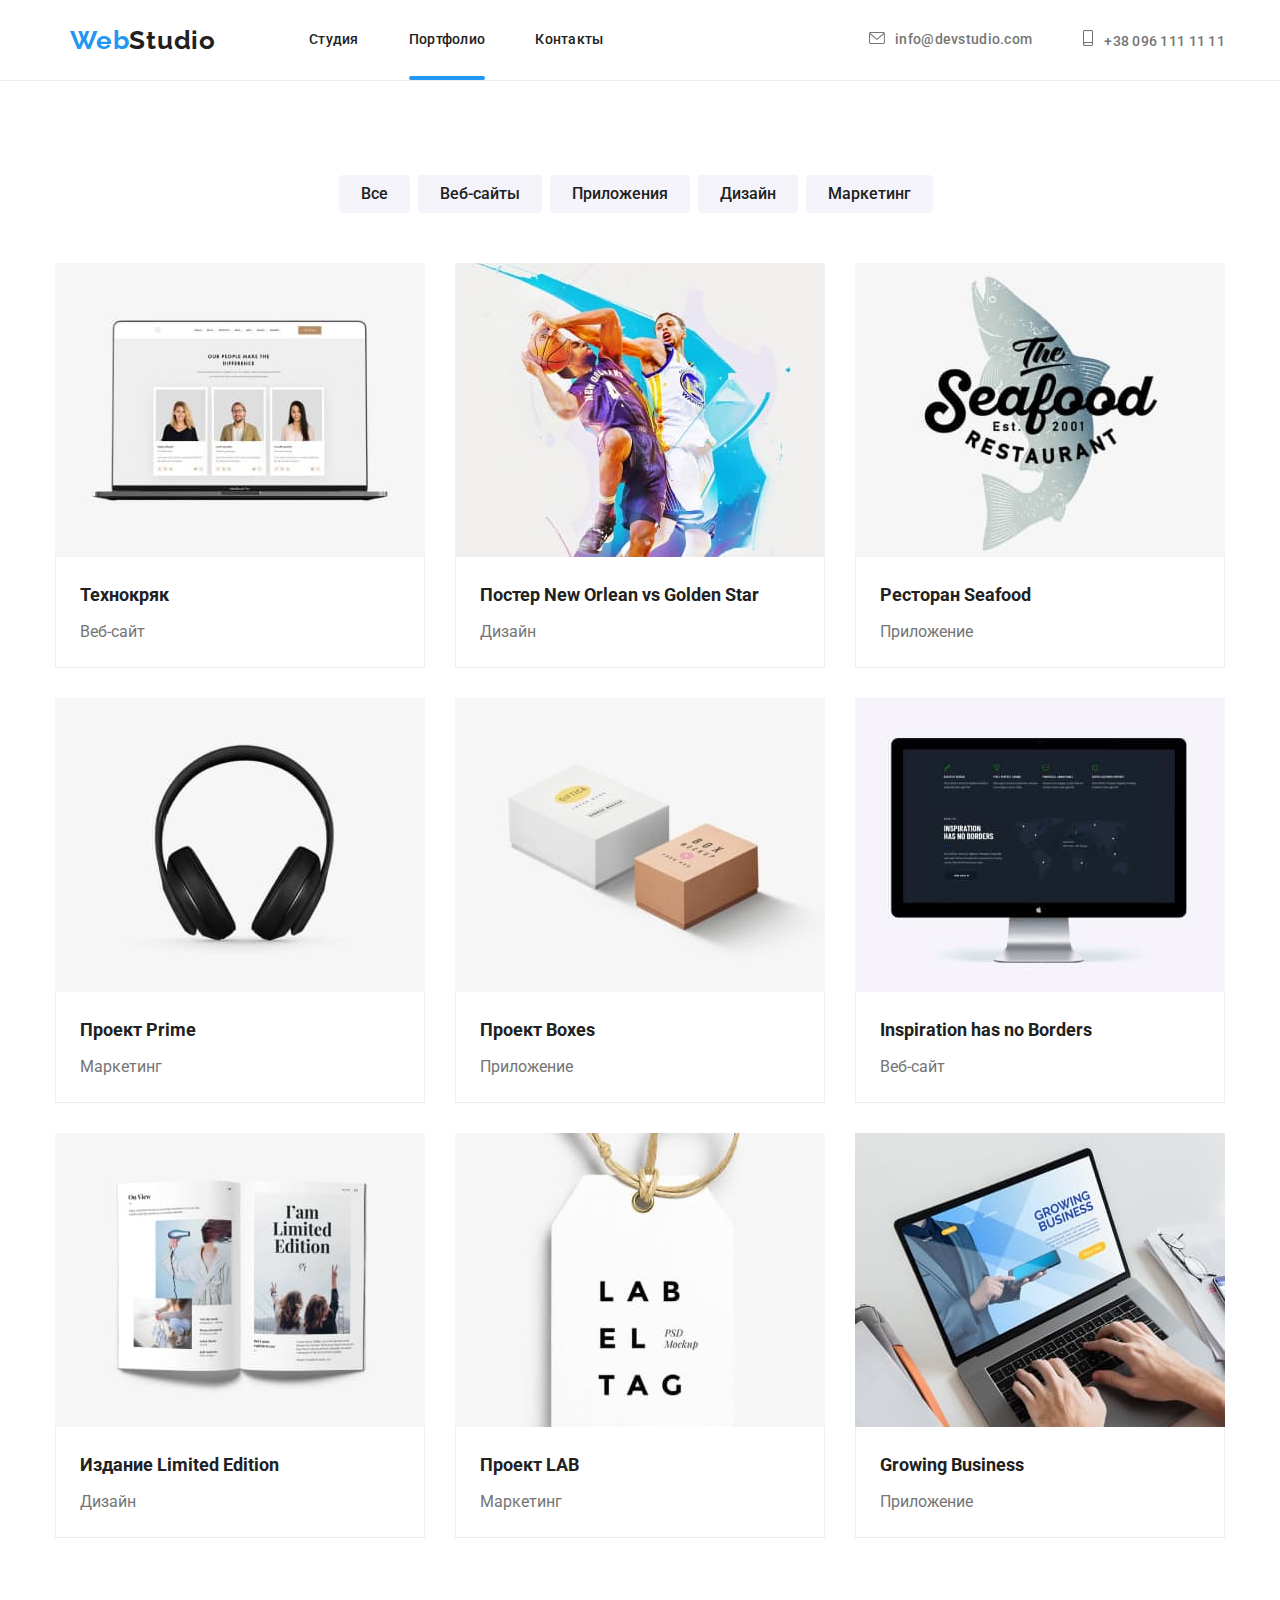
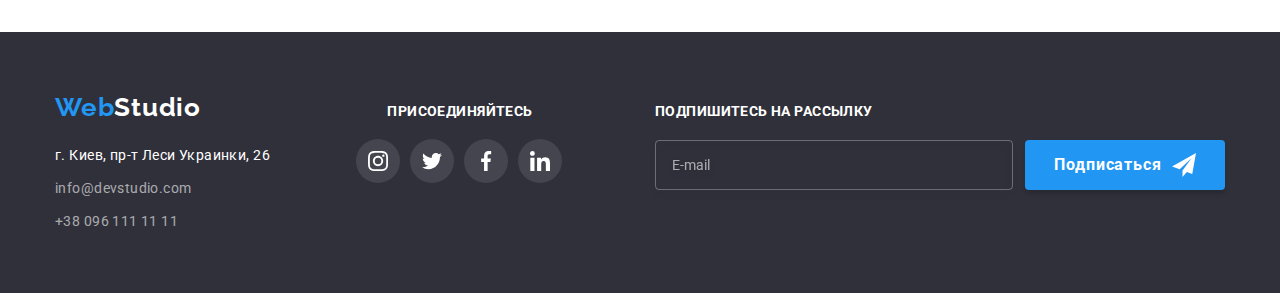
==== portfolio.html @ 7f12e3b1 "///" ====
<!DOCTYPE html>
<html lang="ru">
<head>
     <meta charset="UTF-8">
    <meta http-equiv="X-UA-Compatible" content="IE=edge">
    <meta name="viewport" content="width=device-width, initial-scale=1.0">
    
    <title>Студия</title>
   
    <link rel="preconnect" href="https://fonts.googleapis.com"> 
    <link rel="preconnect" href="https://fonts.gstatic.com" crossorigin> 
    <link href="https://fonts.googleapis.com/css2?family=Raleway:wght@700&family=Roboto:wght@400;500;700;900&display=swap" rel="stylesheet">

    <link rel="stylesheet" href="https://cdnjs.cloudflare.com/ajax/libs/modern-normalize/1.1.0/modern-normalize.min.css">

     <link rel="stylesheet" href="./css/main.min.css">
</head>
<body>
    <!--Шапка-->
    <header class="header">

  
        <div class="container header__box">
 
         <a class="menu__logo" href="./index.html"><span class="menu__logo-inverse">Web</span>Studio</a>
       
         <nav class="menu container">
             <ul class="menu__list">
              <li class="menu__item">
                 <a class="menu__link" href="./index.html">Студия</a>
             </li>
              <li class="menu__item">
                 <a class="menu__link current" href="./portfolio.html">Портфолио</a>
             </li>
              <li class="menu__item">
                 <a class="menu__link" href="#">Контакты</a>
             </li>
          </ul>
 
          <div class="contact">
               <a class="contact__link" href="mailto:info@devstudio.com">
                 <svg class="contact__icon" aria-label="Написать письмо" width="16" height="12">
                    <use href="./images/icons.svg#icon-mail"></use>
                 </svg>info@devstudio.com</a>
               <a class="contact__link" href="tel:+380961111111"> 
                 <svg class="contact__icon" aria-label="Написать письмо" width="12" height="16">
                    <use href="./images/icons.svg#icon-phone"></use>
                 </svg>+38 096 111 11 11</a>
         </div>
           </nav>
 
           <button class="open-mobile-menu-btn" type="button" data-menu-open>
             <svg class="icon-burger">
                 <use href="./images/icons.svg#icon-burger"></use>
             </svg>
           </button>
 
           <div class="mobile-menu" data-menu>
             <div class="container mobile-menu__box">
                 <button class="mobile-menu__close--btn" type="button" data-menu-close>
                  <svg class="mobile-menu__close--icon">
                     <use href="./images/icons.svg#icon-burger-close"></use>
                  </svg>
                 </button>
                
                     <ul class="mobile-menu__pages">
                         <li class="mobile-menu__pages--item">
                             <a class="mobile-menu__pages--link" href="./index.html">Студия</a></li>
                         <li class="mobile-menu__pages--item">
                             <a class="mobile-menu__pages--link" href="./portfolio.html">Портфолио</a></li>
                         <li class="mobile-menu__pages--item">
                             <a class="mobile-menu__pages--link" href="">Контакты</a></li>
                     </ul>
     
                     <ul class="mobile-menu__contacts">
                         <li class="mobile-menu__contacts--item">
                             <a class="mobile-menu__contacts--tel" href="tel:+380961111111">+38 096 111 11 11</a>
                         </li>
                         <li class="mobile-menu__contacts--item">
                             <a class="mobile-menu__contacts--mail" href="mailto:info@devstudio.com">info@devstudio.com</a>
                         </li>
                     </ul>
     
                     <ul class="mobile-menu__social">
                         <li class="mobile-menu__social--item">
                             <a class="mobile-menu__social--link" href="">Instagram</a>
                         </li>
                         <li class="mobile-menu__social--item">
                             <a class="mobile-menu__social--link" href="">Twitter</a>
                         </li>
                         <li class="mobile-menu__social--item">
                             <a class="mobile-menu__social--link" href="">Facebook</a>
                         </li>
                         <li class="mobile-menu__social--item">
                             <a class="mobile-menu__social--link" href="">Linkedin</a>
                         </li>
                     </ul>
                
             </div>
           </div>
     
        </div>
     </header>


    <!--Главный контент-->
    <main>
        <!--Кнопки-->

        <section class="section">
            <div class="filter container">
                <h1 hidden>Портфолио</h1>
            <ul class="filter__list">
                <li class="filter__item">
                    <button class="filter__button" type="button">Все</button>
                </li>
                <li class="filter__item">
                    <button class="filter__button" type="button">Веб-сайты</button>
                </li>
                <li class="filter__item">
                    <button class="filter__button" type="button">Приложения</button>
                </li>
                <li class="filter__item">
                    <button class="filter__button" type="button">Дизайн</button>
                </li>
                <li class="filter__item">
                    <button class="filter__button" type="button">Маркетинг</button>
                </li>
            </ul>
            </div>
       
            <!--Проекты-->
    
            <div class="container examples">
                <h2 hidden>Примеры проектов</h2>
            <ul class="examples__list">
                <li class="examples__item">
                    <div class="overlay__box">
                        <picture>
                            <source srcset="./images/desktop-foto/desktop-tehnokryak-1x.jpg 1x, 
                                        ./images/desktop-foto/desktop-tehnokryak@2x.jpg 2x"
                                        type="image/jpeg"
                                        media="(min-width:1200px)"/>
                        <source srcset="./images/tablet-foto/tablet-tehnokryak-1x.jpg 1x, 
                                        ./images/tablet-foto/tablet-tehnokryak@2x.jpg 2x"
                                        type="image/jpeg"
                                        media="(min-witabletpx)"/>
                        <source srcset="./images/mobile-foto/mobile-tehnokryak-1x.jpg 1x, 
                                        ./images/mobile-foto/mobile-tehnokryak@2x.jpg 2x"
                                        type="image/jpeg"
                                        media="(max-width:767px)"/>
                        <img class="examples__img"src="./images/desktop-foto/desktop-tehnokryak-1x.jpg" alt="Веб-сайт Технокряк" />
                        </picture>
                      <div class="overlay">
                        <p class="overlay__paragraph">Ресурс предлагает комплексные предложения с разным уровнем функционала и сервисов. Все это позволит посетителю получить исчерпывающие сведения о компании или частном лице.</p>
                    </div>
                    </div>
                    <div class="examples__box">
                        <h3 class="examples__title">Технокряк</h3>
                        <p class="examples__form">Веб-сайт</p>
                    </div>
                </li>
                
                <li class="examples__item">
                    <div class="overlay__box">
                        <picture>
                        <source srcset="./images/desktop-foto/desktop-basketball-1x.jpg 1x, 
                                        ./images/desktop-foto/desktop-basketball@2x.jpg 2x"
                                        type="image/jpeg"
                                        media="(min-width:1200px)"/>
                        <source srcset="./images/tablet-foto/tablet-basketball-1x.jpg 1x, 
                                        ./images/tablet-foto/tablet-basketball@2x.jpg 2x"
                                        type="image/jpeg"
                                        media="(min-witabletpx)"/>
                        <source srcset="./images/mobile-foto/mobile-basketball-1x.jpg 1x, 
                                        ./images/mobile-foto/mobile-basketball@2x.jpg 2x"
                                        type="image/jpeg"
                                        media="(max-width:767px)"/>
                        <img class="examples__img" src="./images/desktop-foto/desktop-basketball-1x.jpg" alt="Два игрока разных баскетбольных команд" />
                        </picture>
                        
                    <div class="overlay">
                        <p class="overlay__paragraph">Ресурс предлагает комплексные предложения с разным уровнем функционала и сервисов. Все это позволит посетителю получить исчерпывающие сведения о компании или частном лице.</p>
                    </div>
                     </div>
                    <div class="examples__box">
                        <h3 class="examples__title">Постер New Orlean vs Golden Star</h3>
                        <p class="examples__form">Дизайн</p>
                    </div>
                </li>
                <li class="examples__item">
                   <div class="overlay__box">
                    <picture>
                        <source srcset="./images/desktop-foto/desktop-restaurant-1x.jpg 1x, 
                        ./images/desktop-foto/desktop-restaurant@2x.jpg 2x"
                        type="image/jpeg"
                        media="(min-width:1200px)"/>
                        <source srcset="./images/tablet-foto/tablet-restaurant-1x.jpg 1x, 
                        ./images/tablet-foto/tablet-restaurant@2x.jpg 2x"
                        type="image/jpeg"
                        media="(min-witabletpx)"/>
                        <source srcset="./images/mobile-foto/mobile-restaurant-1x.jpg 1x, 
                        ./images/mobile-foto/mobile-restaurant@2x.jpg 2x"
                        type="image/jpeg"
                        media="(max-width:767px)"/>
                        <img class="examples__img" src="./images/desktop-foto/desktop-restaurant-1x.jpg" alt="Ресторан Морепродукты" />
                    </picture>
                      <div class="overlay">
                        <p class="overlay__paragraph">Ресурс предлагает комплексные предложения с разным уровнем функционала и сервисов. Все это позволит посетителю получить исчерпывающие сведения о компании или частном лице.</p>
                    </div>
                   </div>
                    <div class="examples__box">
                        <h3 class="examples__title">Ресторан Seafood</h3>
                        <p class="examples__form">Приложение</p>
                    </div>
                </li>
                <li class="examples__item">
                   <div class="overlay__box">
                    <picture>
                        <source srcset="./images/desktop-foto/desktop-headphones-1x.jpg 1x, 
                        ./images/desktop-foto/desktop-headphones@2x.jpg 2x"
                        type="image/jpeg"
                        media="(min-width:1200px)"/>
                        <source srcset="./images/tablet-foto/tablet-headphones-1x.jpg 1x, 
                        ./images/tablet-foto/tablet-headphones@2x.jpg 2x"
                        type="image/jpeg"
                        media="(min-witabletpx)"/>
                        <source srcset="./images/mobile-foto/mobile-headphones-1x.jpg 1x, 
                        ./images/mobile-foto/mobile-headphones@2x.jpg 2x"
                        type="image/jpeg"
                        media="(max-width:767px)"/>
                        <img class="examples__img" src="./images/desktop-foto/desktop-headphones-1x.jpg" alt="Наушники"  />
                    </picture>
                      <div class="overlay">
                        <p class="overlay__paragraph">Ресурс предлагает комплексные предложения с разным уровнем функционала и сервисов. Все это позволит посетителю получить исчерпывающие сведения о компании или частном лице.</p>
                    </div>
                   </div>
                    <div class="examples__box">
                        <h3 class="examples__title">Проект Prime</h3>
                        <p class="examples__form">Маркетинг</p>
                    </div>
                </li>
                <li class="examples__item">
                   <div class="overlay__box">
                    <picture>
                        <source srcset="./images/desktop-foto/desktop-boxes-1x.jpg 1x, 
                        ./images/desktop-foto/desktop-boxes@2x.jpg 2x"
                        type="image/jpeg"
                        media="(min-width:1200px)"/>
                        <source srcset="./images/tablet-foto/tablet-boxes-1x.jpg 1x, 
                        ./images/tablet-foto/tablet-boxes@2x.jpg 2x"
                        type="image/jpeg"
                        media="(min-witabletpx)"/>
                        <source srcset="./images/mobile-foto/mobile-boxes-1x.jpg 1x, 
                        ./images/mobile-foto/mobile-boxes@2x.jpg 2x"
                        type="image/jpeg"
                        media="(max-width:767px)"/>
                        <img class="examples__img" src="./images/desktop-foto/desktop-boxes-1x.jpg" alt="Коробки" />
                    </picture>
                      <div class="overlay">
                        <p class="overlay__paragraph">Ресурс предлагает комплексные предложения с разным уровнем функционала и сервисов. Все это позволит посетителю получить исчерпывающие сведения о компании или частном лице.</p>
                    </div>
                   </div>
                    <div class="examples__box">
                        <h3 class="examples__title">Проект Boxes</h3>
                        <p class="examples__form">Приложение</p>
                    </div>
                </li>
                <li class="examples__item">
                    <div class="overlay__box">
                        <picture>
                        <source srcset="./images/desktop-foto/desktop-inspiration-1x.jpg 1x, 
                        ./images/desktop-foto/desktop-inspiration@2x.jpg 2x"
                        type="image/jpeg"
                        media="(min-width:1200px)"/>
                        <source srcset="./images/tablet-foto/tablet-inspiration-1x.jpg 1x, 
                        ./images/tablet-foto/tablet-inspiration@2x.jpg 2x"
                        type="image/jpeg"
                        media="(min-witabletpx)"/>
                        <source srcset="./images/mobile-foto/mobile-inspiration-1x.jpg 1x, 
                        ./images/mobile-foto/mobile-inspiration@2x.jpg 2x"
                        type="image/jpeg"
                        media="(max-width:767px)"/>
                        <img class="examples__img" src="./images/desktop-foto/desktop-inspiration-1x.jpg " alt="Вдохновение не имеет границ" />
                        </picture>
                      <div class="overlay">
                        <p class="overlay__paragraph">Ресурс предлагает комплексные предложения с разным уровнем функционала и сервисов. Все это позволит посетителю получить исчерпывающие сведения о компании или частном лице.</p>
                    </div>
                    </div>
                    <div class="examples__box">
                        <h3 class="examples__title">Inspiration has no Borders</h3>
                        <p class="examples__form">Веб-сайт</p>
                    </div>
                </li>
                <li class="examples__item">
                   <div class="overlay__box">
                    <picture>
                        <source srcset="./images/desktop-foto/desktop-magazine-1x.jpg 1x, 
                        ./images/desktop-foto/desktop-magazine@2x.jpg 2x"
                        type="image/jpeg"
                        media="(min-width:1200px)"/>
                        <source srcset="./images/tablet-foto/tablet-magazine-1x.jpg 1x, 
                        ./images/tablet-foto/tablet-magazine@2x.jpg 2x"
                        type="image/jpeg"
                        media="(min-witabletpx)"/>
                        <source srcset="./images/mobile-foto/mobile-magazine-1x.jpg 1x, 
                        ./images/mobile-foto/mobile-magazine@2x.jpg 2x"
                        type="image/jpeg"
                        media="(max-width:767px)"/>
                        <img class="examples__img" src="./images/desktop-foto/desktop-magazine-1x.jpg" alt="Журнал"  />
                    </picture>
                      <div class="overlay">
                        <p class="overlay__paragraph">Ресурс предлагает комплексные предложения с разным уровнем функционала и сервисов. Все это позволит посетителю получить исчерпывающие сведения о компании или частном лице.</p>
                    </div>
                   </div>
                    <div class="examples__box">
                        <h3 class="examples__title">Издание Limited Edition</h3>
                        <p class="examples__form">Дизайн</p>
                    </div>
                </li>
                <li class="examples__item">
                    <div class="overlay__box">
                        <picture>
                            <source srcset="./images/desktop-foto/desktop-tag-1x.jpg 1x, 
                            ./images/desktop-foto/desktop-tag@2x.jpg 2x"
                            type="image/jpeg"
                            media="(min-width:1200px)"/>
                            <source srcset="./images/tablet-foto/tablet-tag-1x.jpg 1x, 
                            ./images/tablet-foto/tablet-tag@2x.jpg 2x"
                            type="image/jpeg"
                            media="(min-witabletpx)"/>
                            <source srcset="./images/mobile-foto/mobile-tag-1x.jpg 1x, 
                            ./images/mobile-foto/mobile-tag@2x.jpg 2x"
                            type="image/jpeg"
                            media="(max-width:767px)"/>
                            <img class="examples__img" src="./images/desktop-foto/desktop-tag-1x.jpg " alt="Бирка"  />
                        </picture>
                      <div class="overlay">
                        <p class="overlay__paragraph">Ресурс предлагает комплексные предложения с разным уровнем функционала и сервисов. Все это позволит посетителю получить исчерпывающие сведения о компании или частном лице.</p>
                    </div>
                    </div>
                    <div class="examples__box">
                        <h3 class="examples__title">Проект LAB</h3>
                        <p class="examples__form">Маркетинг</p>
                    </div>
                </li>
                <li class="examples__item">
                    <div class="overlay__box">
                        <picture>
                            <source srcset="./images/desktop-foto/desktop-business-app-1x.jpg 1x, 
                            ./images/desktop-foto/desktop-business-app@2x.jpg 2x"
                            type="image/jpeg"
                            media="(min-width:1200px)"/>
                            <source srcset="./images/tablet-foto/tablet-business-app-1x.jpg 1x, 
                            ./images/tablet-foto/tablet-business-app@2x.jpg 2x"
                            type="image/jpeg"
                            media="(min-witabletpx)"/>
                            <source srcset="./images/mobile-foto/mobile-business-app-1x.jpg 1x, 
                            ./images/mobile-foto/mobile-business-app@2x.jpg 2x"
                            type="image/jpeg"
                            media="(max-width:767px)"/>
                            <img class="examples__img" src="./images/desktop-foto/desktop-business-app-1x.jpg" alt="Приложение для бизнеса" />
                        </picture>
                      <div class="overlay">
                        <p class="overlay__paragraph">Ресурс предлагает комплексные предложения с разным уровнем функционала и сервисов. Все это позволит посетителю получить исчерпывающие сведения о компании или частном лице.</p>
                    </div>
                    </div>
                    <div class="examples__box">
                        <h3 class="examples__title">Growing Business</h3>
                        <p class="examples__form">Приложение</p>
                    </div>
                </li>
            </ul>

            </div>
        </section>
       
    </main>
    <!--Подвал-->
    <footer class="footer section">
        <div class="container footer__box" >
           <div class="container adress__box">
             <a class="footer__logo" href="./index.html"><span class="footer__logo--inverse">Web</span>Studio</a>
             <address class="address">г. Киев, пр-т Леси Украинки, 26</address>
             <p class="adress__contact"><a class="adress__contact--link" href="mailto:info@devstudio.com">info@devstudio.com</a></p>
             <p class="adress__contact"><a class="adress__contact--link" href="tel:380961111111">+38 096 111 11 11</a></p>
           </div>
        
           <div class="container footer__social--box">
              <h2 class="footer__social--title">Присоединяйтесь</h2>
              <ul class="footer__social--list">
                 <li class="footer__social--item">
                     <a class="footer__social--link" href="#">
                     <svg class="footer__social--icon" aria-label="Ссылка на ">
                      <use href="./images/icons.svg#icon-inst"></use>
                     </svg></a>
                  </li>
                  <li class="footer__social--item">
                     <a class="footer__social--link" href="#">
                      <svg class="footer__social--icon" aria-label="Ссылка на ">
                     <use href="./images/icons.svg#icon-twit"></use>
                      </svg></a>
                 </li>
                  <li class="footer__social--item">
                      <a class="footer__social--link" href="#">
                     <svg class="footer__social--icon" aria-label="Ссылка на ">
                     <use href="./images/icons.svg#icon-fb"></use>
                     </svg></a>
                  </li>
                 <li class="footer__social--item">
                     <a class="footer__social--link" href="#">
                      <svg class="footer__social--icon" aria-label="Ссылка на ">
                      <use href="./images/icons.svg#icon-in"></use>
                 </svg></a></li>
              </ul>
         </div> 

         <div class=" subscription">
                  
                <form class="subscription__form">
                <label class="subscription__label" for="e-mail">Подпишитесь на рассылку</label>
                <div class="subscription__input--box">
                    <input class="subscription__input" type="email" id="e-mail" name="e-mail" placeholder="E-mail">
                <button class="button subscription__btn" type="submit">Подписаться
                    <svg class="subscription__btn--icon" aria-hidden="true" width="24px" height="24px"> <use href="./images/icons.svg#icon-send"></use></svg>
                </button>
                </div>
                
              </form>
            
         </div>
        </div>
    </footer> 

    <script src="./js/mobile.js"></script>
</body>
</html>
---- css/main.min.css ----
:root{--color-primary: #212121;--color-active: #2196f3;--color-secondary: #757575;--color-text: #fff;--color-icons: #afb1b8;--color-icons-footer: #ffffff;--background-color-section: #f5f4fa;--background-color-click: #188CE8;--background-color-primary: #fff;--background-color-bord: #2f303a;--font-family-primary: "Roboto", sans-serif;--font-family-logo: "Raleway", sans-serif;--bg-icons-color: #F5F4FA;--bg-icons-footer-color: rgba(255, 255, 255, 0.1);--label-color: #757575;--footer-input-color: rgba(255, 255, 255, 0.6)}body{font-family:var(--font-family-primary);color:var(--color-primary);background-color:var(--background-color-primary);font-weight:400;font-size:14px}.filter__list,.examples__list,.menu__list,.benefits__list,.services__list,.team__list,.team__social--list,.footer__social--list,.clients__list{list-style-type:none}img{display:block}.section{margin-left:auto;margin-right:auto;padding-top:60px;padding-bottom:60px}@media screen and (min-width: 1200px){.section{padding-top:94px;padding-bottom:94px}}.container{padding-left:15px;padding-right:15px}@media screen and (min-width: 480px){.container{width:480px;margin-left:auto;margin-right:auto}}@media screen and (min-width: 768px){.container{width:768px}}@media screen and (min-width: 1200px){.container{width:1200px}}.button{width:200px;height:50px;transition:background-color 250ms cubic-bezier(0.4, 0, 0.2, 1);color:var(--color-text);font-family:var(--font-family-primary);font-weight:700;font-size:16px;line-height:1.88;letter-spacing:.06em;cursor:pointer;background-color:var(--color-active);border-radius:4px;border:1px;box-shadow:0px 4px 4px rgba(0,0,0,.15)}.button:hover,.button:focus{background-color:var(--background-color-click)}.header{border-bottom:1px solid #ececec}@media screen and (max-width: 767px){.header__box{display:flex;justify-content:space-between;align-items:center}}@media screen and (min-width: 768px){.header__box{display:flex;justify-content:center;align-items:center}}@media screen and (max-width: 767px){.mobile-menu__social,.mobile-menu__contacts,.mobile-menu__pages{list-style-type:none}.mobile-menu__social--link,.mobile-menu__pages--link,.mobile-menu__contacts--tel,.mobile-menu__contacts--mail{text-decoration:none}.mobile-menu{overflow-y:scroll;overflow-x:hidden;position:fixed;top:0;left:0;z-index:100;width:100%;height:100%;background-color:var(--color-text);opacity:0;visibility:hidden;pointer-events:none;transition:opacity 250ms cubic-bezier(0.4, 0, 0.2, 1),visibility 250ms cubic-bezier(0.4, 0, 0.2, 1)}.mobile-menu.is-open{opacity:1;visibility:visible;pointer-events:auto}.mobile-menu__box{position:relative}.mobile-menu__close--btn{position:absolute;border:0;background-color:rgba(0,0,0,0);line-height:0;top:10px;right:15px;padding:0}.mobile-menu__close--icon{width:40px;height:40px}.mobile-menu__pages{margin:0;padding-left:40px;padding-top:48px}.mobile-menu__pages--item{margin-bottom:32px}.mobile-menu__pages--item:last-child{margin-bottom:302px}.mobile-menu__pages--link{font-size:40px;line-height:1.17;font-weight:500;letter-spacing:.02em;color:var(--color-primary)}.mobile-menu__pages--link:hover,.mobile-menu__pages--link:focus{color:var(--color-active)}.mobile-menu__contacts{margin:0;padding-left:40px}.mobile-menu__contacts--item{margin-bottom:32px}.mobile-menu__contacts--item:last-child{margin-bottom:65px}.mobile-menu__contacts--tel{font-weight:500;font-size:34px;line-height:1.17;letter-spacing:.02em;color:var(--color-active)}.mobile-menu__contacts--mail{font-weight:500;font-size:24px;line-height:1.16;letter-spacing:.02em;color:var(--color-secondary)}.mobile-menu__social{display:flex;align-items:center;padding-bottom:48px;padding-left:40px;margin:0}.mobile-menu__social--item{border-right:1px solid rgba(33,33,33,.2);padding-right:10px;padding-left:10px}.mobile-menu__social--item:first-child{padding-left:0}.mobile-menu__social--item:last-child{border-right:0;padding-right:0}.mobile-menu__social--link{font-weight:500;font-size:18px;line-height:1.22;letter-spacing:.02em;color:var(--color-active)}}@media screen and (min-width: 768px){.mobile-menu{display:none}}.menu__logo{display:block;color:var(--color-primary);font-family:var(--font-family-logo);text-decoration:none;font-weight:700;font-size:24px;letter-spacing:.03em}.menu__logo-inverse{color:var(--color-active)}@media screen and (max-width: 767px){.menu__logo{margin-right:0;padding:15px 15px;padding-right:0}.menu{display:none}.open-mobile-menu-btn{padding:0;border:0;background-color:rgba(0,0,0,0);line-height:0;margin-left:auto}.icon-burger{width:40px;height:40px}}@media screen and (min-width: 768px){.open-mobile-menu-btn{display:none}.menu{display:flex;align-items:center;padding:0}.menu__logo{margin-right:88px;padding-left:15px;line-height:1.16}.menu__list{display:flex;padding:0px;margin:0;margin-right:90px}.menu__item{margin-right:50px}.menu__item:last-child{margin-right:0}}.menu__link{position:relative;transition:color 250ms cubic-bezier(0.4, 0, 0.2, 1);color:var(--color-primary);text-decoration:none;font-weight:500;font-size:12px;line-height:1.14;letter-spacing:.02em;display:block;padding-top:32px;padding-bottom:32px}.menu__link::after{content:" ";position:absolute;bottom:0;left:0;opacity:0;display:block;width:100%;height:4px;border-radius:2px;background-color:var(--color-active)}.menu__link:hover,.menu__link:focus{color:var(--color-active)}.menu__link.current::after{opacity:1}@media screen and (min-width: 1200px){.menu__logo{font-size:26px;line-height:1.94;margin-right:93px}.menu__link{font-size:14px}}@media screen and (min-width: 768px){.contact{display:flex;flex-direction:column}.contact__link{display:block;color:var(--color-secondary);transition:color 250ms cubic-bezier(0.4, 0, 0.2, 1);text-decoration:none;font-weight:500;font-size:12px;line-height:1.16;letter-spacing:.02em;margin-bottom:10px}.contact__link:hover,.contact__link:focus{color:var(--color-active)}.contact__link:last-child{margin:0}.contact__icon{margin-right:8px;fill:currentColor}}@media screen and (min-width: 1200px){.contact{flex-direction:row;align-items:center;margin-left:auto}.contact__link{line-height:1.14;font-size:14px;margin-right:50px;margin-bottom:0}.contact__icon{margin-right:10px}}.hero{margin-left:auto;margin-right:auto;max-width:480px;max-height:400px;background-image:linear-gradient(to right, rgba(47, 48, 58, 0.4), rgba(47, 48, 58, 0.4)),url("../images/mobile-foto/mobile-overlay-foto-1x.jpg");background-repeat:no-repeat;background-size:480px 400px;background-color:var(--background-color-bord);text-align:center;line-height:0;padding-top:118px;padding-bottom:118px}.hero__title{margin-bottom:30px;font-size:26px;line-height:1.61;margin-top:0;text-align:center;color:var(--color-text);font-weight:900;letter-spacing:.06em;text-transform:uppercase}@media screen and (min-device-pixel-ratio: 2)and (max-width: 767px),(-webkit-min-device-pixel-ratio: 2)and (max-width: 767px),(min-resolution: 192dpi)and (max-width: 767px),(min-resolution: 2)and (max-width: 767px){.hero{background-image:url("../images/mobile-foto/mobile-overlay-foto@2x.jpg")}}@media screen and (min-width: 768px){.hero{background-image:url("../images/tablet-foto/tablet-overlay-foto-1x.jpg");background-size:768px 400px;max-width:768px;max-height:400px}}@media screen and (min-device-pixel-ratio: 2)and (min-width: 768px),(-webkit-min-device-pixel-ratio: 2)and (min-width: 768px),(min-resolution: 192dpi)and (min-width: 768px),(min-resolution: 2)and (min-width: 768px){.hero{background-image:url("../images/tablet-foto/tablet-overlay-foto@2x.jpg")}}@media screen and (min-width: 1200px){.hero{background-image:url("../images/desktop-foto/desktop-overlay-foto-1x.jpg");background-size:1600px 600px;max-width:1600px;max-height:600px;padding-top:200px;padding-bottom:200px}.hero__title{font-size:44px;line-height:1.36;margin-bottom:40px}}@media screen and (min-device-pixel-ratio: 2)and (min-width: 1200px),(-webkit-min-device-pixel-ratio: 2)and (min-width: 1200px),(min-resolution: 192dpi)and (min-width: 1200px),(min-resolution: 2)and (min-width: 1200px){.hero{background-image:url("../images/desktop-foto/desktop-overlay-foto@2x.jpg")}}.backdrop{position:fixed;top:0;left:0;width:100%;height:100%;visibility:visible;z-index:1;transition:opacity 250ms cubic-bezier(0.4, 0, 0.2, 1),visibility 250ms cubic-bezier(0.4, 0, 0.2, 1);background-color:rgba(0,0,0,.1)}.backdrop.is-hidden{opacity:0;visibility:hidden;pointer-events:none}.backdrop.is-hidden .modal{transform:translate(-50%, -50%) scale(0.75)}.modal{box-shadow:0px 1px 3px rgba(0,0,0,.12),0px 1px 1px rgba(0,0,0,.14),0px 2px 1px rgba(0,0,0,.2);border-radius:4px;background-color:var(--color-text);max-width:450px;max-height:609px}.modal__inner{padding:40px}.modal__btn{position:absolute;top:8px;right:8px;display:flex;justify-content:center;align-items:center;background-color:var(--background-color-primary);border:1px solid rgba(0,0,0,.1);border-radius:50%;color:var(--color-primary);width:30px;height:30px;cursor:pointer}.modal__btn:hover,.modal__btn:focus{color:var(--color-active)}.modal__icon{fill:currentColor;width:18px;height:18px}@media screen and (max-width: 767px){.modal{position:relative}.modal-container{padding:93px 15px}}@media screen and (min-width: 768px){.modal{position:relative}.modal-container{padding:208px 159px}}@media screen and (min-width: 1200px){.modal{position:absolute;top:50%;left:50%;transform:translate(-50%, -50%) scale(1);transition:transform 250ms cubic-bezier(0.4, 0, 0.2, 1);min-width:528px;min-height:581px}}.form__title{margin:0;margin-bottom:12px;font-weight:700;font-size:20px;line-height:1.15;text-align:center;letter-spacing:.03em}.form__field--label{display:block;margin-bottom:4px;color:var(--label-color);text-align:start;font-weight:400;font-size:12px;line-height:1.16;letter-spacing:.01em;cursor:pointer}.form__field--input{width:100%;height:40px;cursor:pointer;transition:border 250ms cubic-bezier(0.4, 0, 0.2, 1);padding:12px 42px;border:1px solid rgba(33,33,33,.2);border-radius:4px}.form__field--input:hover,.form__field--input:focus{border-color:#2196f3}.form__field--input:hover+.form__icon,.form__field--input:focus+.form__icon{color:var(--color-active)}.form__comment{padding:12px 16px;height:120px;resize:none;border:1px solid rgba(33,33,33,.2);border-radius:4px;font-weight:400;font-size:12px;line-height:1.16;letter-spacing:.01em}.terms-condition{position:relative;display:flex;justify-content:center;align-items:center;cursor:pointer;margin-top:20px;margin-bottom:30px;font-size:12px;line-height:1.16;letter-spacing:.03em}.terms-condition__text{margin-left:18px}@media screen and (min-width: 1200px){.terms-condition{font-size:14px;line-height:1.71}.terms-condition__text{margin-left:8px}}.terms-condition__link{color:var(--color-active)}.form__field--box{position:relative;margin-bottom:10px;transition:color 250ms cubic-bezier(0.4, 0, 0.2, 1);color:var(--color-primary)}.form__field--box:hover,.form__field--box:focus,.form__field--box:active{color:var(--color-active)}.form__icon{position:absolute;fill:currentColor;left:12px;top:50%;transform:translateY(-50%);width:18px;height:18px}.subscription{display:flex;justify-content:center;width:100%}.subscription__form{width:100%}.subscription__label{display:block;margin-right:auto;margin-left:auto;margin-bottom:20px;color:var(--color-text);font-weight:700;font-size:14px;line-height:1.14;letter-spacing:.03em;text-transform:uppercase;text-align:center}.subscription__input{filter:drop-shadow(0px 4px 4px rgba(0, 0, 0, 0.15));background-color:rgba(0,0,0,0);border-radius:4px;border:1px solid rgba(255,255,255,.3);padding:15px 16px;margin-bottom:20px;width:100%;height:50px;color:var(--footer-input-color)}.subscription__input::-moz-placeholder{color:var(--footer-input-color)}.subscription__input:-ms-input-placeholder{color:var(--footer-input-color)}.subscription__input::placeholder{color:var(--footer-input-color)}.subscription__input--box{max-width:100%;margin:0 auto}.subscription__btn{display:flex;justify-content:center;align-items:center;margin-left:auto;margin-right:auto}.subscription__btn:hover,.subscription__btn:focus{background-color:var(--background-color-click)}.subscription__btn--icon{margin-left:10px}@media screen and (min-width: 768px){.subscription__input{display:flex;align-items:center;width:450px;margin-left:auto;margin-right:auto}}@media screen and (min-width: 1200px){.subscription{display:block;width:auto;margin-left:auto}.subscription__input{margin-right:12px;width:358px}.subscription__label{text-align:start}.subscription__input--box{display:flex;justify-content:center;align-items:baseline}}.checkbox{position:absolute;width:1px;height:1px;margin:-8px;border:0;padding:0;clip:rect(0 0 0 0);overflow:hidden}.checkbox:checked~.checkbox__icon{opacity:0}.checkbox:checked~.checkbox__icon--active{opacity:1}.checkbox__icon{position:absolute;left:0;top:50%;transform:translateY(-50%);width:16px;height:15px;opacity:1;transition:opacity 250ms cubic-bezier(0.4, 0, 0.2, 1)}.checkbox__icon--active{position:absolute;left:0;top:50%;transform:translateY(-50%);fill:var(--color-active);width:16px;height:15px;opacity:0;transition:opacity 250ms cubic-bezier(0.4, 0, 0.2, 1)}.benefits__box{background-color:var(--bg-icons-color);display:flex;justify-content:center;align-items:center;max-width:450px;height:120px;padding:0;margin-bottom:30px;text-align:center;border-radius:4px}.benefits__icon{width:70px;height:70px;display:block}.benefits__list{padding:0;margin:0}.benefits__item{margin-bottom:30px}.benefits__title{margin-top:0;margin-bottom:10px;color:var(--color-primary);font-size:14px;font-weight:700;line-height:1.14;text-transform:uppercase;text-align:center;letter-spacing:.03em}.benefits__paragraph{margin:0;color:var(--color-secondary);letter-spacing:.03em;line-height:1.715}@media screen and (min-width: 768px)and (max-width: 1199px){.benefits__box{max-width:354px}.benefits__list{display:flex;flex-wrap:wrap}.benefits__item{width:354px;margin-right:30px}.benefits__item:nth-child(2n+2){margin-right:0}.benefits__item:nth-last-child(-n+2){margin-bottom:0}.benefits__title{text-align:start}}@media screen and (min-width: 1200px){.benefits__box{max-width:270px}.benefits__list{display:flex;flex-wrap:nowrap}.benefits__item{width:270px;margin-right:30px}.benefits__item:last-child{margin-right:0}.benefits__title{text-align:start;line-height:1.172}}@media screen and (max-width: 1199px){.services{display:none}}.services{text-align:center;padding-top:0}.services__title{margin:0;margin-bottom:50px;font-weight:700;font-size:36px;line-height:1.172;letter-spacing:.03em}.services__list{display:flex;margin:0;padding:0}.services__item{position:relative;margin-right:30px}.services__item:last-child{margin:0}.services__img{display:block}.services__description{position:absolute;left:0;bottom:0;display:flex;justify-content:center;align-items:center;width:100%;height:70px;margin:0;background-color:rgba(47,48,58,.8)}.services__description--text{margin:0;font-weight:700;font-size:14px;line-height:1.142;text-align:center;text-transform:uppercase;color:var(--color-text)}.team{text-align:center;background-color:var(--background-color-section)}.team__foto{width:100%;height:auto}.team__list{padding:0;margin:0}.team__item{background-color:var(--background-color-primary);box-shadow:0px 1px 3px rgba(0,0,0,.12),0px 1px 1px rgba(0,0,0,.14),0px 2px 1px rgba(0,0,0,.2);border-radius:0px 0px 4px 4px;margin-bottom:30px}.team__item:last-child{margin-bottom:0}.team__title{margin:0;margin-bottom:50px;font-weight:700;font-size:36px}.team__box{padding-top:30px;padding-bottom:16px}.team__name{margin:0;margin-bottom:10px;color:var(--color-primary);font-weight:500;font-size:16px;line-height:1.18;letter-spacing:.03em}.team__job{margin:0;color:var(--color-secondary);font-size:16px;line-height:1.172;letter-spacing:.03em}@media screen and (min-width: 768px){.team__list{display:flex;flex-wrap:wrap}.team__item{width:354px;margin-bottom:30px;margin-right:30px}.team__item:nth-child(2n+2){margin-right:0}.team__item:nth-last-child(-n+2){margin-bottom:0}.team__foto{width:354px;height:374px}}@media screen and (min-width: 1200px){.team__list{flex-wrap:nowrap}.team__item{width:270px;margin-bottom:0;margin-right:0;margin-left:30px}.team__item:first-child{margin-left:0}.team__foto{width:270px;height:260px}}.team__social--list{display:flex;justify-content:center;align-items:center;padding:0;padding-bottom:30px;padding-left:32px;padding-right:32px}.team__social--item{margin-right:10px}.team__social--item:last-child{margin-right:0}.team__social--link{display:flex;justify-content:center;align-items:center;border:none;transition:color 250ms cubic-bezier(0.4, 0, 0.2, 1),background-color 250ms cubic-bezier(0.4, 0, 0.2, 1);width:44px;height:44px;border-radius:50%;color:var(--color-icons);text-decoration:none}.team__social--link:hover,.team__social--link:focus{background-color:var(--color-active);color:var(--color-text)}.team__social--icon{fill:currentColor;width:20px;height:20px}.clients__title{text-align:center;margin:0;margin-bottom:50px;font-weight:700;letter-spacing:.03em;font-size:28px;line-height:1.17}.clients__list{display:flex;flex-wrap:wrap;width:100%;padding:0;margin:0}.clients__item{height:92px}.clients__link{display:flex;justify-content:center;align-items:center;transition:color 250ms cubic-bezier(0.4, 0, 0.2, 1),border 250ms cubic-bezier(0.4, 0, 0.2, 1);color:var(--color-icons);width:100%;height:100%;border:1px solid #afb1b8;border-radius:4px}.clients__link:hover,.clients__link:focus{border:1px solid var(--color-active);color:var(--color-active)}.clients__icon{fill:currentColor}@media screen and (max-width: 767px){.clients__item{width:calc((100% - 30px)/2);margin-right:30px;margin-bottom:30px}.clients__item:nth-child(2n+2){margin-right:0}.clients__item:nth-last-child(-n+2){margin-bottom:0}}@media screen and (min-width: 768px)and (max-width: 1199px){.clients__item{width:calc((100% - 60px)/3);margin-right:30px;margin-bottom:30px}.clients__item:nth-child(3n+3){margin-right:0}.clients__item:nth-last-child(-n+3){margin-bottom:0}}@media screen and (min-width: 1200px){.clients__title{font-size:36px}.clients__list{justify-content:center;text-align:center}.clients__item{width:170px;margin-bottom:0;margin-right:30px}.clients__item:last-child{margin-right:0}}.filter__list{display:flex;justify-content:center;align-items:flex-start;padding:0;margin:0}.filter__button{height:38px;margin-right:8px;padding-left:22px;padding-right:22px;font-family:var(--font-family-primary);color:var(--color-primary);font-weight:500;font-size:16px;line-height:1.625;background-color:var(--background-color-section);cursor:pointer;border-radius:4px;border:1px;transition:color 250ms cubic-bezier(0.4, 0, 0.2, 1),background-color 250ms cubic-bezier(0.4, 0, 0.2, 1),box-shadow 250ms cubic-bezier(0.4, 0, 0.2, 1)}.filter__button:hover,.filter__button:focus{color:var(--color-text);background-color:var(--color-active);box-shadow:0px 4px 4px rgba(0,0,0,.25)}.filter{margin-bottom:50px}@media screen and (max-width: 767px){.filter{margin-bottom:40px}.filter__list{flex-wrap:wrap;justify-content:flex-start}.filter__item{margin-bottom:15px}.filter__item:nth-last-child(-n+2){margin-bottom:0}}.examples__list{margin:0;padding:0}.examples__item{transition:box-shadow 250ms cubic-bezier(0.4, 0, 0.2, 1)}.examples__item:hover{box-shadow:0px 4px 4px rgba(0,0,0,.25)}.examples__box{padding:20px 24px;border:1px solid #eee;border-top:none}.examples__title{margin-top:0;margin-bottom:4px;color:var(--color-primary);font-weight:700;font-size:18px;line-height:2}.examples__form{margin:0;color:var(--color-secondary);font-weight:400;font-size:16px;line-height:1.87}@media screen and (max-width: 767px){.examples__img{max-width:100%}.examples__item{margin-bottom:30px}.examples__item:last-child{margin-bottom:0px}}@media screen and (min-width: 768px)and (max-width: 1199px){.examples__list{display:flex;flex-wrap:wrap}.examples__item{width:354px;height:404px;margin-bottom:30px;margin-right:30px}.examples__item:last-child{margin-bottom:0}.examples__item:nth-last-child(2n+2){margin-right:0}.examples__img{width:354px;height:294px}}@media screen and (min-width: 1200px){.examples__list{display:flex;flex-wrap:wrap}.examples__item{width:370px;margin-right:30px;margin-bottom:30px}.examples__item:nth-child(3n){margin-right:0}.examples__item:nth-last-child(-n+3){margin-bottom:0}.examples__img{width:370px;height:294px}}.overlay{position:absolute;top:0;transform:translateY(150%);transition:transform 250ms cubic-bezier(0.4, 0, 0.2, 1);width:100%;height:100%;display:flex;justify-content:center;align-items:center;background-color:rgba(33,150,243,.9)}.overlay__paragraph{margin:0;padding:63px 24px;color:var(--color-text);font-size:18px;line-height:1.55;letter-spacing:.03em}.overlay__box{position:relative;overflow:hidden;width:100%}.examples__item:hover .overlay{transform:translateY(0)}@media screen and (min-width: 768px){.overlay{height:294px}}.footer{padding-top:60px;padding-bottom:60px;background-color:var(--background-color-bord);line-height:1.72}.footer__logo{color:var(--color-text);font-family:var(--font-family-logo);text-decoration:none;font-weight:700;font-size:26px;line-height:1.192;letter-spacing:.03em;text-align:center}.footer__logo--inverse{color:var(--color-active)}@media screen and (max-width: 767px){.footer__box{display:flex;flex-direction:column;align-items:center}}@media screen and (min-width: 768px)and (max-width: 1199px){.footer__box{display:flex;flex-wrap:wrap}}@media screen and (min-width: 1200px){.footer__logo{text-align:start}.footer__box{display:flex;justify-content:center;align-items:baseline}}.footer__social--box{width:208px;margin:0;padding:0;margin-bottom:60px}.footer__social--title{margin:0;margin-bottom:20px;color:var(--color-text);text-transform:uppercase;font-weight:700;font-size:14px;line-height:1.142;letter-spacing:.03em;text-align:center}.footer__social--list{display:flex;padding:0;margin:0}.footer__social--item{margin-right:10px}.footer__social--item:last-child{margin-right:0}.footer__social--link{display:flex;justify-content:center;align-items:center;width:44px;height:44px;border-radius:50%;transition:background-color 250ms cubic-bezier(0.4, 0, 0.2, 1);color:var(--color-icons-footer);text-decoration:none;background-color:var(--bg-icons-footer-color)}.footer__social--link:hover,.footer__social--link:focus{background-color:var(--color-active)}.footer__social--icon{fill:currentColor;width:20px;height:20px}@media screen and (min-width: 768px){.footer__social--box{margin:0 auto;padding-top:5px}}@media screen and (min-width: 1200px){.footer__social--box{margin:0;margin-left:70px}}.adress__box{width:231px;margin:0;padding:0;text-align:center;margin-bottom:60px}.address{margin-top:20px;color:var(--color-text);font-style:normal;letter-spacing:.03em}.adress__contact{margin-bottom:0;margin-top:9px}.adress__contact--link{transition:color 250ms cubic-bezier(0.4, 0, 0.2, 1);color:var(--color-secondary);text-decoration:none;color:rgba(255,255,255,.6);letter-spacing:.03em}.adress__contact--link:hover,.adress__contact--link:focus{color:var(--color-active)}@media screen and (min-width: 768px){.adress__box{margin-top:0;margin-right:auto;margin-left:auto;margin-bottom:60px}}@media screen and (min-width: 1200px){.adress__box{margin:0;text-align:start}}/*# sourceMappingURL=main.min.css.map */
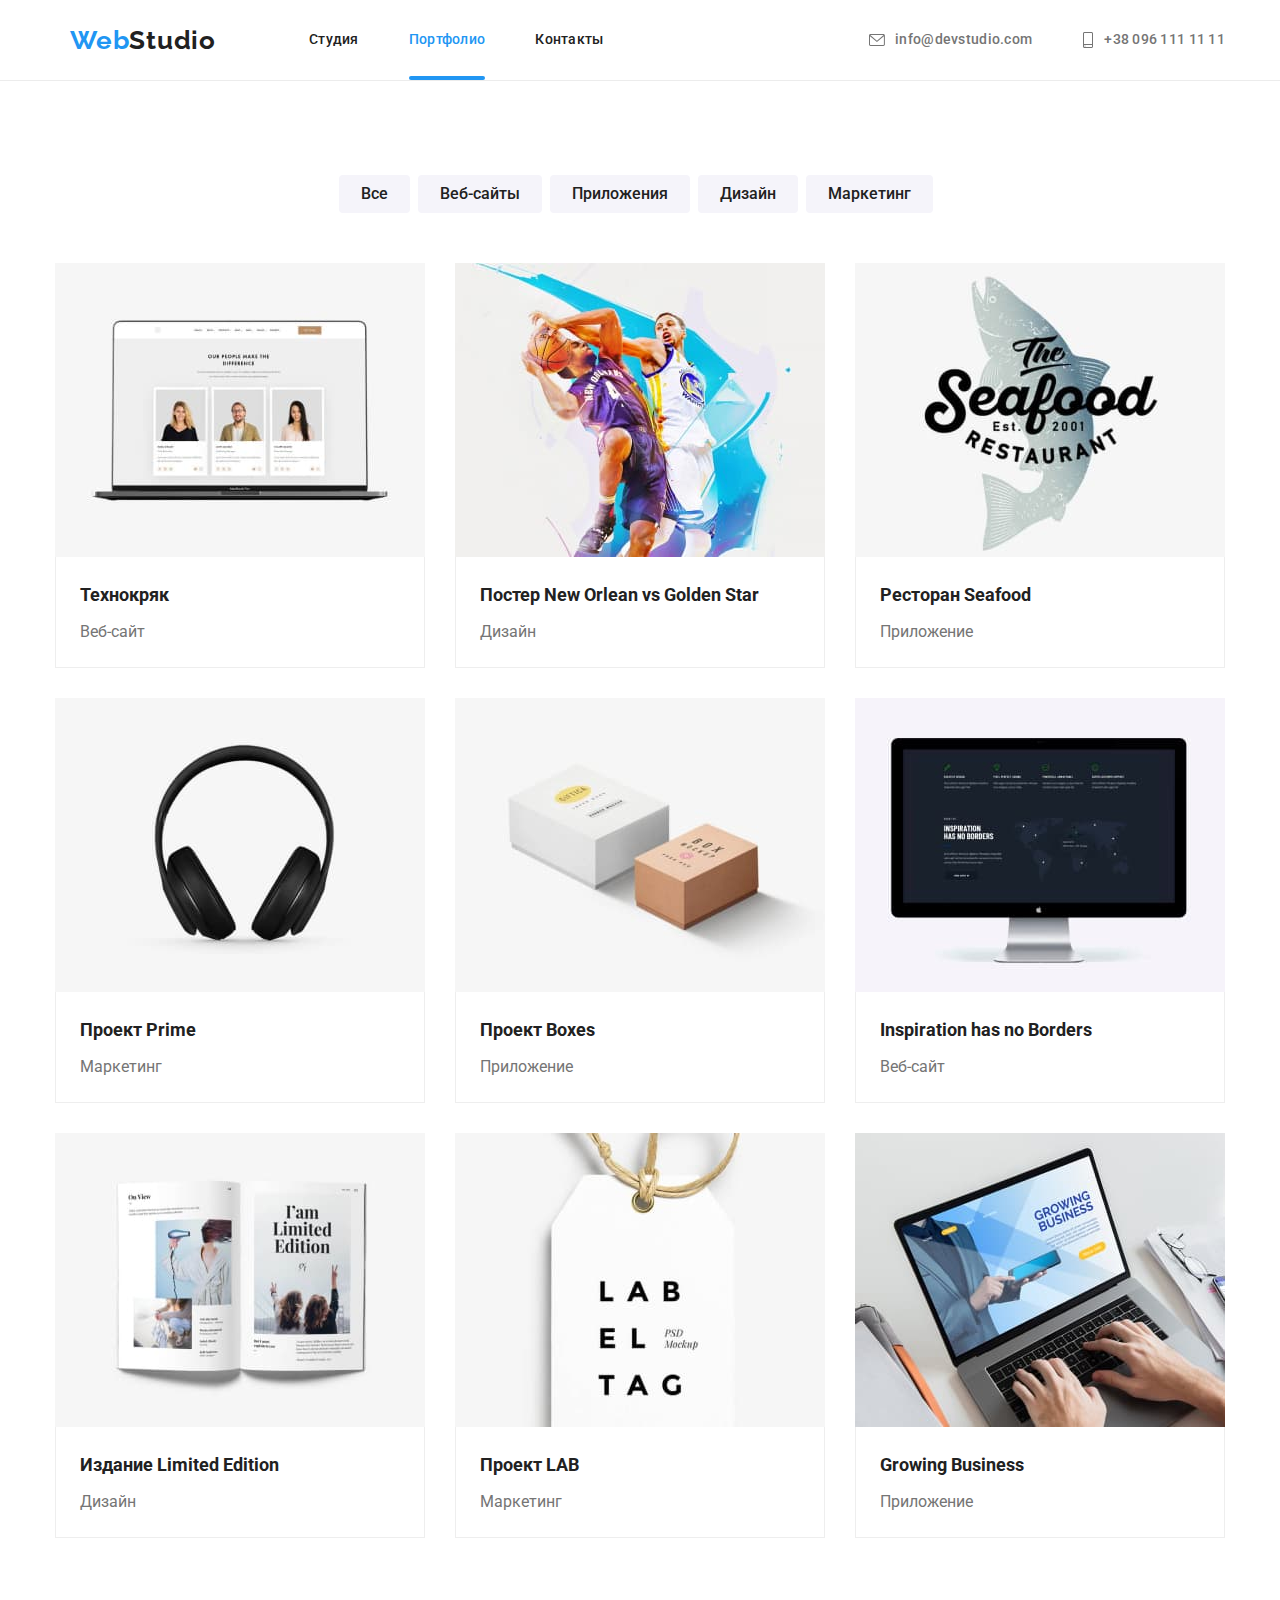
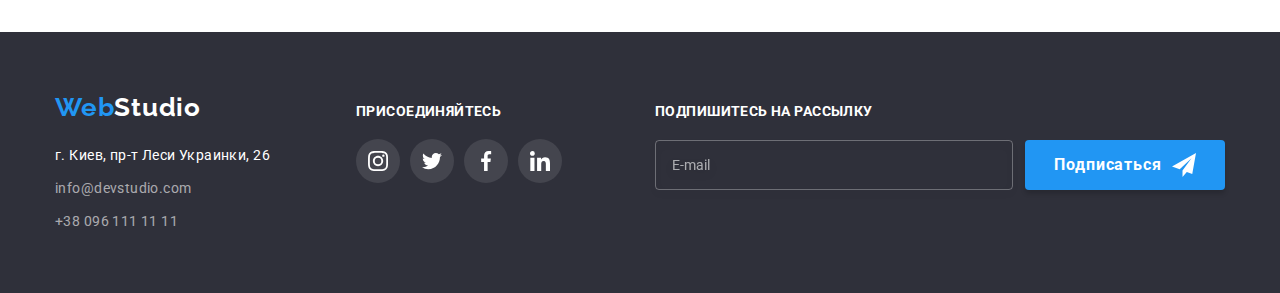
==== commit e0eaa936: "error correction" ====
--- a/portfolio.html
+++ b/portfolio.html
@@ -67,7 +67,7 @@
                          <li class="mobile-menu__pages--item">
                              <a class="mobile-menu__pages--link" href="./index.html">Студия</a></li>
                          <li class="mobile-menu__pages--item">
-                             <a class="mobile-menu__pages--link" href="./portfolio.html">Портфолио</a></li>
+                             <a class="mobile-menu__pages--link current" href="./portfolio.html">Портфолио</a></li>
                          <li class="mobile-menu__pages--item">
                              <a class="mobile-menu__pages--link" href="">Контакты</a></li>
                      </ul>
@@ -108,7 +108,7 @@
         <!--Кнопки-->
 
         <section class="section">
-            <div class="filter container">
+            <div class="container">
                 <h1 hidden>Портфолио</h1>
             <ul class="filter__list">
                 <li class="filter__item">
@@ -127,12 +127,9 @@
                     <button class="filter__button" type="button">Маркетинг</button>
                 </li>
             </ul>
-            </div>
+            
        
             <!--Проекты-->
-    
-            <div class="container examples">
-                <h2 hidden>Примеры проектов</h2>
             <ul class="examples__list">
                 <li class="examples__item">
                     <div class="overlay__box">
@@ -144,19 +141,19 @@
                         <source srcset="./images/tablet-foto/tablet-tehnokryak-1x.jpg 1x, 
                                         ./images/tablet-foto/tablet-tehnokryak@2x.jpg 2x"
                                         type="image/jpeg"
-                                        media="(min-witabletpx)"/>
+                                        media="(min-width:768px)"/>
                         <source srcset="./images/mobile-foto/mobile-tehnokryak-1x.jpg 1x, 
                                         ./images/mobile-foto/mobile-tehnokryak@2x.jpg 2x"
                                         type="image/jpeg"
                                         media="(max-width:767px)"/>
                         <img class="examples__img"src="./images/desktop-foto/desktop-tehnokryak-1x.jpg" alt="Веб-сайт Технокряк" />
                         </picture>
-                      <div class="overlay">
-                        <p class="overlay__paragraph">Ресурс предлагает комплексные предложения с разным уровнем функционала и сервисов. Все это позволит посетителю получить исчерпывающие сведения о компании или частном лице.</p>
-                    </div>
-                    </div>
-                    <div class="examples__box">
-                        <h3 class="examples__title">Технокряк</h3>
+                      <a href="#" class="overlay">
+                        Ресурс предлагает комплексные предложения с разным уровнем функционала и сервисов. Все это позволит посетителю получить исчерпывающие сведения о компании или частном лице.
+                      </a>
+                    </div>
+                    <div class="examples__box">
+                        <h2 class="examples__title">Технокряк</h2>
                         <p class="examples__form">Веб-сайт</p>
                     </div>
                 </li>
@@ -171,7 +168,7 @@
                         <source srcset="./images/tablet-foto/tablet-basketball-1x.jpg 1x, 
                                         ./images/tablet-foto/tablet-basketball@2x.jpg 2x"
                                         type="image/jpeg"
-                                        media="(min-witabletpx)"/>
+                                        media="(min-width:768px)"/>
                         <source srcset="./images/mobile-foto/mobile-basketball-1x.jpg 1x, 
                                         ./images/mobile-foto/mobile-basketball@2x.jpg 2x"
                                         type="image/jpeg"
@@ -179,12 +176,12 @@
                         <img class="examples__img" src="./images/desktop-foto/desktop-basketball-1x.jpg" alt="Два игрока разных баскетбольных команд" />
                         </picture>
                         
-                    <div class="overlay">
-                        <p class="overlay__paragraph">Ресурс предлагает комплексные предложения с разным уровнем функционала и сервисов. Все это позволит посетителю получить исчерпывающие сведения о компании или частном лице.</p>
-                    </div>
+                    <a href="#" class="overlay">
+                        Ресурс предлагает комплексные предложения с разным уровнем функционала и сервисов. Все это позволит посетителю получить исчерпывающие сведения о компании или частном лице.
+                    </a>
                      </div>
                     <div class="examples__box">
-                        <h3 class="examples__title">Постер New Orlean vs Golden Star</h3>
+                        <h2 class="examples__title">Постер New Orlean vs Golden Star</h2>
                         <p class="examples__form">Дизайн</p>
                     </div>
                 </li>
@@ -198,19 +195,19 @@
                         <source srcset="./images/tablet-foto/tablet-restaurant-1x.jpg 1x, 
                         ./images/tablet-foto/tablet-restaurant@2x.jpg 2x"
                         type="image/jpeg"
-                        media="(min-witabletpx)"/>
+                        media="(min-width:768px)"/>
                         <source srcset="./images/mobile-foto/mobile-restaurant-1x.jpg 1x, 
                         ./images/mobile-foto/mobile-restaurant@2x.jpg 2x"
                         type="image/jpeg"
                         media="(max-width:767px)"/>
                         <img class="examples__img" src="./images/desktop-foto/desktop-restaurant-1x.jpg" alt="Ресторан Морепродукты" />
                     </picture>
-                      <div class="overlay">
-                        <p class="overlay__paragraph">Ресурс предлагает комплексные предложения с разным уровнем функционала и сервисов. Все это позволит посетителю получить исчерпывающие сведения о компании или частном лице.</p>
-                    </div>
+                      <a href="#" class="overlay">
+                        Ресурс предлагает комплексные предложения с разным уровнем функционала и сервисов. Все это позволит посетителю получить исчерпывающие сведения о компании или частном лице.
+                      </a>
                    </div>
                     <div class="examples__box">
-                        <h3 class="examples__title">Ресторан Seafood</h3>
+                        <h2 class="examples__title">Ресторан Seafood</h2>
                         <p class="examples__form">Приложение</p>
                     </div>
                 </li>
@@ -224,19 +221,19 @@
                         <source srcset="./images/tablet-foto/tablet-headphones-1x.jpg 1x, 
                         ./images/tablet-foto/tablet-headphones@2x.jpg 2x"
                         type="image/jpeg"
-                        media="(min-witabletpx)"/>
+                        media="(min-width:768px)"/>
                         <source srcset="./images/mobile-foto/mobile-headphones-1x.jpg 1x, 
                         ./images/mobile-foto/mobile-headphones@2x.jpg 2x"
                         type="image/jpeg"
                         media="(max-width:767px)"/>
                         <img class="examples__img" src="./images/desktop-foto/desktop-headphones-1x.jpg" alt="Наушники"  />
                     </picture>
-                      <div class="overlay">
-                        <p class="overlay__paragraph">Ресурс предлагает комплексные предложения с разным уровнем функционала и сервисов. Все это позволит посетителю получить исчерпывающие сведения о компании или частном лице.</p>
-                    </div>
+                      <a href="#" class="overlay">
+                        Ресурс предлагает комплексные предложения с разным уровнем функционала и сервисов. Все это позволит посетителю получить исчерпывающие сведения о компании или частном лице.
+                      </a>
                    </div>
                     <div class="examples__box">
-                        <h3 class="examples__title">Проект Prime</h3>
+                        <h2 class="examples__title">Проект Prime</h2>
                         <p class="examples__form">Маркетинг</p>
                     </div>
                 </li>
@@ -250,19 +247,19 @@
                         <source srcset="./images/tablet-foto/tablet-boxes-1x.jpg 1x, 
                         ./images/tablet-foto/tablet-boxes@2x.jpg 2x"
                         type="image/jpeg"
-                        media="(min-witabletpx)"/>
+                        media="(min-width:768px)"/>
                         <source srcset="./images/mobile-foto/mobile-boxes-1x.jpg 1x, 
                         ./images/mobile-foto/mobile-boxes@2x.jpg 2x"
                         type="image/jpeg"
                         media="(max-width:767px)"/>
                         <img class="examples__img" src="./images/desktop-foto/desktop-boxes-1x.jpg" alt="Коробки" />
                     </picture>
-                      <div class="overlay">
-                        <p class="overlay__paragraph">Ресурс предлагает комплексные предложения с разным уровнем функционала и сервисов. Все это позволит посетителю получить исчерпывающие сведения о компании или частном лице.</p>
-                    </div>
+                      <a href="#" class="overlay">
+                        Ресурс предлагает комплексные предложения с разным уровнем функционала и сервисов. Все это позволит посетителю получить исчерпывающие сведения о компании или частном лице.
+                      </a>
                    </div>
                     <div class="examples__box">
-                        <h3 class="examples__title">Проект Boxes</h3>
+                        <h2 class="examples__title">Проект Boxes</h2>
                         <p class="examples__form">Приложение</p>
                     </div>
                 </li>
@@ -276,19 +273,19 @@
                         <source srcset="./images/tablet-foto/tablet-inspiration-1x.jpg 1x, 
                         ./images/tablet-foto/tablet-inspiration@2x.jpg 2x"
                         type="image/jpeg"
-                        media="(min-witabletpx)"/>
+                        media="(min-width:768px)"/>
                         <source srcset="./images/mobile-foto/mobile-inspiration-1x.jpg 1x, 
                         ./images/mobile-foto/mobile-inspiration@2x.jpg 2x"
                         type="image/jpeg"
                         media="(max-width:767px)"/>
                         <img class="examples__img" src="./images/desktop-foto/desktop-inspiration-1x.jpg " alt="Вдохновение не имеет границ" />
                         </picture>
-                      <div class="overlay">
-                        <p class="overlay__paragraph">Ресурс предлагает комплексные предложения с разным уровнем функционала и сервисов. Все это позволит посетителю получить исчерпывающие сведения о компании или частном лице.</p>
-                    </div>
-                    </div>
-                    <div class="examples__box">
-                        <h3 class="examples__title">Inspiration has no Borders</h3>
+                      <a href="#" class="overlay">
+                        Ресурс предлагает комплексные предложения с разным уровнем функционала и сервисов. Все это позволит посетителю получить исчерпывающие сведения о компании или частном лице.
+                      </a>
+                    </div>
+                    <div class="examples__box">
+                        <h2 class="examples__title">Inspiration has no Borders</h2>
                         <p class="examples__form">Веб-сайт</p>
                     </div>
                 </li>
@@ -302,19 +299,19 @@
                         <source srcset="./images/tablet-foto/tablet-magazine-1x.jpg 1x, 
                         ./images/tablet-foto/tablet-magazine@2x.jpg 2x"
                         type="image/jpeg"
-                        media="(min-witabletpx)"/>
+                        media="(min-width:768px)"/>
                         <source srcset="./images/mobile-foto/mobile-magazine-1x.jpg 1x, 
                         ./images/mobile-foto/mobile-magazine@2x.jpg 2x"
                         type="image/jpeg"
                         media="(max-width:767px)"/>
                         <img class="examples__img" src="./images/desktop-foto/desktop-magazine-1x.jpg" alt="Журнал"  />
                     </picture>
-                      <div class="overlay">
-                        <p class="overlay__paragraph">Ресурс предлагает комплексные предложения с разным уровнем функционала и сервисов. Все это позволит посетителю получить исчерпывающие сведения о компании или частном лице.</p>
-                    </div>
+                      <a href="#" class="overlay">
+                        Ресурс предлагает комплексные предложения с разным уровнем функционала и сервисов. Все это позволит посетителю получить исчерпывающие сведения о компании или частном лице.
+                      </a>
                    </div>
                     <div class="examples__box">
-                        <h3 class="examples__title">Издание Limited Edition</h3>
+                        <h2 class="examples__title">Издание Limited Edition</h2>
                         <p class="examples__form">Дизайн</p>
                     </div>
                 </li>
@@ -328,19 +325,19 @@
                             <source srcset="./images/tablet-foto/tablet-tag-1x.jpg 1x, 
                             ./images/tablet-foto/tablet-tag@2x.jpg 2x"
                             type="image/jpeg"
-                            media="(min-witabletpx)"/>
+                            media="(min-width:768px)"/>
                             <source srcset="./images/mobile-foto/mobile-tag-1x.jpg 1x, 
                             ./images/mobile-foto/mobile-tag@2x.jpg 2x"
                             type="image/jpeg"
                             media="(max-width:767px)"/>
                             <img class="examples__img" src="./images/desktop-foto/desktop-tag-1x.jpg " alt="Бирка"  />
                         </picture>
-                      <div class="overlay">
-                        <p class="overlay__paragraph">Ресурс предлагает комплексные предложения с разным уровнем функционала и сервисов. Все это позволит посетителю получить исчерпывающие сведения о компании или частном лице.</p>
-                    </div>
-                    </div>
-                    <div class="examples__box">
-                        <h3 class="examples__title">Проект LAB</h3>
+                      <a href="#" class="overlay">
+                        Ресурс предлагает комплексные предложения с разным уровнем функционала и сервисов. Все это позволит посетителю получить исчерпывающие сведения о компании или частном лице.
+                      </a>
+                    </div>
+                    <div class="examples__box">
+                        <h2 class="examples__title">Проект LAB</h2>
                         <p class="examples__form">Маркетинг</p>
                     </div>
                 </li>
@@ -354,19 +351,19 @@
                             <source srcset="./images/tablet-foto/tablet-business-app-1x.jpg 1x, 
                             ./images/tablet-foto/tablet-business-app@2x.jpg 2x"
                             type="image/jpeg"
-                            media="(min-witabletpx)"/>
+                            media="(min-width:768px)"/>
                             <source srcset="./images/mobile-foto/mobile-business-app-1x.jpg 1x, 
                             ./images/mobile-foto/mobile-business-app@2x.jpg 2x"
                             type="image/jpeg"
                             media="(max-width:767px)"/>
                             <img class="examples__img" src="./images/desktop-foto/desktop-business-app-1x.jpg" alt="Приложение для бизнеса" />
                         </picture>
-                      <div class="overlay">
-                        <p class="overlay__paragraph">Ресурс предлагает комплексные предложения с разным уровнем функционала и сервисов. Все это позволит посетителю получить исчерпывающие сведения о компании или частном лице.</p>
-                    </div>
-                    </div>
-                    <div class="examples__box">
-                        <h3 class="examples__title">Growing Business</h3>
+                      <a href="#" class="overlay">
+                        Ресурс предлагает комплексные предложения с разным уровнем функционала и сервисов. Все это позволит посетителю получить исчерпывающие сведения о компании или частном лице.
+                      </a>
+                    </div>
+                    <div class="examples__box">
+                        <h2 class="examples__title">Growing Business</h2>
                         <p class="examples__form">Приложение</p>
                     </div>
                 </li>
--- a/css/main.min.css
+++ b/css/main.min.css
@@ -1 +1 @@
-:root{--color-primary: #212121;--color-active: #2196f3;--color-secondary: #757575;--color-text: #fff;--color-icons: #afb1b8;--color-icons-footer: #ffffff;--background-color-section: #f5f4fa;--background-color-click: #188CE8;--background-color-primary: #fff;--background-color-bord: #2f303a;--font-family-primary: "Roboto", sans-serif;--font-family-logo: "Raleway", sans-serif;--bg-icons-color: #F5F4FA;--bg-icons-footer-color: rgba(255, 255, 255, 0.1);--label-color: #757575;--footer-input-color: rgba(255, 255, 255, 0.6)}body{font-family:var(--font-family-primary);color:var(--color-primary);background-color:var(--background-color-primary);font-weight:400;font-size:14px}.filter__list,.examples__list,.menu__list,.benefits__list,.services__list,.team__list,.team__social--list,.footer__social--list,.clients__list{list-style-type:none}img{display:block}.section{margin-left:auto;margin-right:auto;padding-top:60px;padding-bottom:60px}@media screen and (min-width: 1200px){.section{padding-top:94px;padding-bottom:94px}}.container{padding-left:15px;padding-right:15px}@media screen and (min-width: 480px){.container{width:480px;margin-left:auto;margin-right:auto}}@media screen and (min-width: 768px){.container{width:768px}}@media screen and (min-width: 1200px){.container{width:1200px}}.button{width:200px;height:50px;transition:background-color 250ms cubic-bezier(0.4, 0, 0.2, 1);color:var(--color-text);font-family:var(--font-family-primary);font-weight:700;font-size:16px;line-height:1.88;letter-spacing:.06em;cursor:pointer;background-color:var(--color-active);border-radius:4px;border:1px;box-shadow:0px 4px 4px rgba(0,0,0,.15)}.button:hover,.button:focus{background-color:var(--background-color-click)}.header{border-bottom:1px solid #ececec}@media screen and (max-width: 767px){.header__box{display:flex;justify-content:space-between;align-items:center}}@media screen and (min-width: 768px){.header__box{display:flex;justify-content:center;align-items:center}}@media screen and (max-width: 767px){.mobile-menu__social,.mobile-menu__contacts,.mobile-menu__pages{list-style-type:none}.mobile-menu__social--link,.mobile-menu__pages--link,.mobile-menu__contacts--tel,.mobile-menu__contacts--mail{text-decoration:none}.mobile-menu{overflow-y:scroll;overflow-x:hidden;position:fixed;top:0;left:0;z-index:100;width:100%;height:100%;background-color:var(--color-text);opacity:0;visibility:hidden;pointer-events:none;transition:opacity 250ms cubic-bezier(0.4, 0, 0.2, 1),visibility 250ms cubic-bezier(0.4, 0, 0.2, 1)}.mobile-menu.is-open{opacity:1;visibility:visible;pointer-events:auto}.mobile-menu__box{position:relative}.mobile-menu__close--btn{position:absolute;border:0;background-color:rgba(0,0,0,0);line-height:0;top:10px;right:15px;padding:0}.mobile-menu__close--icon{width:40px;height:40px}.mobile-menu__pages{margin:0;padding-left:40px;padding-top:48px}.mobile-menu__pages--item{margin-bottom:32px}.mobile-menu__pages--item:last-child{margin-bottom:302px}.mobile-menu__pages--link{font-size:40px;line-height:1.17;font-weight:500;letter-spacing:.02em;color:var(--color-primary)}.mobile-menu__pages--link:hover,.mobile-menu__pages--link:focus{color:var(--color-active)}.mobile-menu__contacts{margin:0;padding-left:40px}.mobile-menu__contacts--item{margin-bottom:32px}.mobile-menu__contacts--item:last-child{margin-bottom:65px}.mobile-menu__contacts--tel{font-weight:500;font-size:34px;line-height:1.17;letter-spacing:.02em;color:var(--color-active)}.mobile-menu__contacts--mail{font-weight:500;font-size:24px;line-height:1.16;letter-spacing:.02em;color:var(--color-secondary)}.mobile-menu__social{display:flex;align-items:center;padding-bottom:48px;padding-left:40px;margin:0}.mobile-menu__social--item{border-right:1px solid rgba(33,33,33,.2);padding-right:10px;padding-left:10px}.mobile-menu__social--item:first-child{padding-left:0}.mobile-menu__social--item:last-child{border-right:0;padding-right:0}.mobile-menu__social--link{font-weight:500;font-size:18px;line-height:1.22;letter-spacing:.02em;color:var(--color-active)}}@media screen and (min-width: 768px){.mobile-menu{display:none}}.menu__logo{display:block;color:var(--color-primary);font-family:var(--font-family-logo);text-decoration:none;font-weight:700;font-size:24px;letter-spacing:.03em}.menu__logo-inverse{color:var(--color-active)}@media screen and (max-width: 767px){.menu__logo{margin-right:0;padding:15px 15px;padding-right:0}.menu{display:none}.open-mobile-menu-btn{padding:0;border:0;background-color:rgba(0,0,0,0);line-height:0;margin-left:auto}.icon-burger{width:40px;height:40px}}@media screen and (min-width: 768px){.open-mobile-menu-btn{display:none}.menu{display:flex;align-items:center;padding:0}.menu__logo{margin-right:88px;padding-left:15px;line-height:1.16}.menu__list{display:flex;padding:0px;margin:0;margin-right:90px}.menu__item{margin-right:50px}.menu__item:last-child{margin-right:0}}.menu__link{position:relative;transition:color 250ms cubic-bezier(0.4, 0, 0.2, 1);color:var(--color-primary);text-decoration:none;font-weight:500;font-size:12px;line-height:1.14;letter-spacing:.02em;display:block;padding-top:32px;padding-bottom:32px}.menu__link::after{content:" ";position:absolute;bottom:0;left:0;opacity:0;display:block;width:100%;height:4px;border-radius:2px;background-color:var(--color-active)}.menu__link:hover,.menu__link:focus{color:var(--color-active)}.menu__link.current::after{opacity:1}@media screen and (min-width: 1200px){.menu__logo{font-size:26px;line-height:1.94;margin-right:93px}.menu__link{font-size:14px}}@media screen and (min-width: 768px){.contact{display:flex;flex-direction:column}.contact__link{display:block;color:var(--color-secondary);transition:color 250ms cubic-bezier(0.4, 0, 0.2, 1);text-decoration:none;font-weight:500;font-size:12px;line-height:1.16;letter-spacing:.02em;margin-bottom:10px}.contact__link:hover,.contact__link:focus{color:var(--color-active)}.contact__link:last-child{margin:0}.contact__icon{margin-right:8px;fill:currentColor}}@media screen and (min-width: 1200px){.contact{flex-direction:row;align-items:center;margin-left:auto}.contact__link{line-height:1.14;font-size:14px;margin-right:50px;margin-bottom:0}.contact__icon{margin-right:10px}}.hero{margin-left:auto;margin-right:auto;max-width:480px;max-height:400px;background-image:linear-gradient(to right, rgba(47, 48, 58, 0.4), rgba(47, 48, 58, 0.4)),url("../images/mobile-foto/mobile-overlay-foto-1x.jpg");background-repeat:no-repeat;background-size:480px 400px;background-color:var(--background-color-bord);text-align:center;line-height:0;padding-top:118px;padding-bottom:118px}.hero__title{margin-bottom:30px;font-size:26px;line-height:1.61;margin-top:0;text-align:center;color:var(--color-text);font-weight:900;letter-spacing:.06em;text-transform:uppercase}@media screen and (min-device-pixel-ratio: 2)and (max-width: 767px),(-webkit-min-device-pixel-ratio: 2)and (max-width: 767px),(min-resolution: 192dpi)and (max-width: 767px),(min-resolution: 2)and (max-width: 767px){.hero{background-image:url("../images/mobile-foto/mobile-overlay-foto@2x.jpg")}}@media screen and (min-width: 768px){.hero{background-image:url("../images/tablet-foto/tablet-overlay-foto-1x.jpg");background-size:768px 400px;max-width:768px;max-height:400px}}@media screen and (min-device-pixel-ratio: 2)and (min-width: 768px),(-webkit-min-device-pixel-ratio: 2)and (min-width: 768px),(min-resolution: 192dpi)and (min-width: 768px),(min-resolution: 2)and (min-width: 768px){.hero{background-image:url("../images/tablet-foto/tablet-overlay-foto@2x.jpg")}}@media screen and (min-width: 1200px){.hero{background-image:url("../images/desktop-foto/desktop-overlay-foto-1x.jpg");background-size:1600px 600px;max-width:1600px;max-height:600px;padding-top:200px;padding-bottom:200px}.hero__title{font-size:44px;line-height:1.36;margin-bottom:40px}}@media screen and (min-device-pixel-ratio: 2)and (min-width: 1200px),(-webkit-min-device-pixel-ratio: 2)and (min-width: 1200px),(min-resolution: 192dpi)and (min-width: 1200px),(min-resolution: 2)and (min-width: 1200px){.hero{background-image:url("../images/desktop-foto/desktop-overlay-foto@2x.jpg")}}.backdrop{position:fixed;top:0;left:0;width:100%;height:100%;visibility:visible;z-index:1;transition:opacity 250ms cubic-bezier(0.4, 0, 0.2, 1),visibility 250ms cubic-bezier(0.4, 0, 0.2, 1);background-color:rgba(0,0,0,.1)}.backdrop.is-hidden{opacity:0;visibility:hidden;pointer-events:none}.backdrop.is-hidden .modal{transform:translate(-50%, -50%) scale(0.75)}.modal{box-shadow:0px 1px 3px rgba(0,0,0,.12),0px 1px 1px rgba(0,0,0,.14),0px 2px 1px rgba(0,0,0,.2);border-radius:4px;background-color:var(--color-text);max-width:450px;max-height:609px}.modal__inner{padding:40px}.modal__btn{position:absolute;top:8px;right:8px;display:flex;justify-content:center;align-items:center;background-color:var(--background-color-primary);border:1px solid rgba(0,0,0,.1);border-radius:50%;color:var(--color-primary);width:30px;height:30px;cursor:pointer}.modal__btn:hover,.modal__btn:focus{color:var(--color-active)}.modal__icon{fill:currentColor;width:18px;height:18px}@media screen and (max-width: 767px){.modal{position:relative}.modal-container{padding:93px 15px}}@media screen and (min-width: 768px){.modal{position:relative}.modal-container{padding:208px 159px}}@media screen and (min-width: 1200px){.modal{position:absolute;top:50%;left:50%;transform:translate(-50%, -50%) scale(1);transition:transform 250ms cubic-bezier(0.4, 0, 0.2, 1);min-width:528px;min-height:581px}}.form__title{margin:0;margin-bottom:12px;font-weight:700;font-size:20px;line-height:1.15;text-align:center;letter-spacing:.03em}.form__field--label{display:block;margin-bottom:4px;color:var(--label-color);text-align:start;font-weight:400;font-size:12px;line-height:1.16;letter-spacing:.01em;cursor:pointer}.form__field--input{width:100%;height:40px;cursor:pointer;transition:border 250ms cubic-bezier(0.4, 0, 0.2, 1);padding:12px 42px;border:1px solid rgba(33,33,33,.2);border-radius:4px}.form__field--input:hover,.form__field--input:focus{border-color:#2196f3}.form__field--input:hover+.form__icon,.form__field--input:focus+.form__icon{color:var(--color-active)}.form__comment{padding:12px 16px;height:120px;resize:none;border:1px solid rgba(33,33,33,.2);border-radius:4px;font-weight:400;font-size:12px;line-height:1.16;letter-spacing:.01em}.terms-condition{position:relative;display:flex;justify-content:center;align-items:center;cursor:pointer;margin-top:20px;margin-bottom:30px;font-size:12px;line-height:1.16;letter-spacing:.03em}.terms-condition__text{margin-left:18px}@media screen and (min-width: 1200px){.terms-condition{font-size:14px;line-height:1.71}.terms-condition__text{margin-left:8px}}.terms-condition__link{color:var(--color-active)}.form__field--box{position:relative;margin-bottom:10px;transition:color 250ms cubic-bezier(0.4, 0, 0.2, 1);color:var(--color-primary)}.form__field--box:hover,.form__field--box:focus,.form__field--box:active{color:var(--color-active)}.form__icon{position:absolute;fill:currentColor;left:12px;top:50%;transform:translateY(-50%);width:18px;height:18px}.subscription{display:flex;justify-content:center;width:100%}.subscription__form{width:100%}.subscription__label{display:block;margin-right:auto;margin-left:auto;margin-bottom:20px;color:var(--color-text);font-weight:700;font-size:14px;line-height:1.14;letter-spacing:.03em;text-transform:uppercase;text-align:center}.subscription__input{filter:drop-shadow(0px 4px 4px rgba(0, 0, 0, 0.15));background-color:rgba(0,0,0,0);border-radius:4px;border:1px solid rgba(255,255,255,.3);padding:15px 16px;margin-bottom:20px;width:100%;height:50px;color:var(--footer-input-color)}.subscription__input::-moz-placeholder{color:var(--footer-input-color)}.subscription__input:-ms-input-placeholder{color:var(--footer-input-color)}.subscription__input::placeholder{color:var(--footer-input-color)}.subscription__input--box{max-width:100%;margin:0 auto}.subscription__btn{display:flex;justify-content:center;align-items:center;margin-left:auto;margin-right:auto}.subscription__btn:hover,.subscription__btn:focus{background-color:var(--background-color-click)}.subscription__btn--icon{margin-left:10px}@media screen and (min-width: 768px){.subscription__input{display:flex;align-items:center;width:450px;margin-left:auto;margin-right:auto}}@media screen and (min-width: 1200px){.subscription{display:block;width:auto;margin-left:auto}.subscription__input{margin-right:12px;width:358px}.subscription__label{text-align:start}.subscription__input--box{display:flex;justify-content:center;align-items:baseline}}.checkbox{position:absolute;width:1px;height:1px;margin:-8px;border:0;padding:0;clip:rect(0 0 0 0);overflow:hidden}.checkbox:checked~.checkbox__icon{opacity:0}.checkbox:checked~.checkbox__icon--active{opacity:1}.checkbox__icon{position:absolute;left:0;top:50%;transform:translateY(-50%);width:16px;height:15px;opacity:1;transition:opacity 250ms cubic-bezier(0.4, 0, 0.2, 1)}.checkbox__icon--active{position:absolute;left:0;top:50%;transform:translateY(-50%);fill:var(--color-active);width:16px;height:15px;opacity:0;transition:opacity 250ms cubic-bezier(0.4, 0, 0.2, 1)}.benefits__box{background-color:var(--bg-icons-color);display:flex;justify-content:center;align-items:center;max-width:450px;height:120px;padding:0;margin-bottom:30px;text-align:center;border-radius:4px}.benefits__icon{width:70px;height:70px;display:block}.benefits__list{padding:0;margin:0}.benefits__item{margin-bottom:30px}.benefits__title{margin-top:0;margin-bottom:10px;color:var(--color-primary);font-size:14px;font-weight:700;line-height:1.14;text-transform:uppercase;text-align:center;letter-spacing:.03em}.benefits__paragraph{margin:0;color:var(--color-secondary);letter-spacing:.03em;line-height:1.715}@media screen and (min-width: 768px)and (max-width: 1199px){.benefits__box{max-width:354px}.benefits__list{display:flex;flex-wrap:wrap}.benefits__item{width:354px;margin-right:30px}.benefits__item:nth-child(2n+2){margin-right:0}.benefits__item:nth-last-child(-n+2){margin-bottom:0}.benefits__title{text-align:start}}@media screen and (min-width: 1200px){.benefits__box{max-width:270px}.benefits__list{display:flex;flex-wrap:nowrap}.benefits__item{width:270px;margin-right:30px}.benefits__item:last-child{margin-right:0}.benefits__title{text-align:start;line-height:1.172}}@media screen and (max-width: 1199px){.services{display:none}}.services{text-align:center;padding-top:0}.services__title{margin:0;margin-bottom:50px;font-weight:700;font-size:36px;line-height:1.172;letter-spacing:.03em}.services__list{display:flex;margin:0;padding:0}.services__item{position:relative;margin-right:30px}.services__item:last-child{margin:0}.services__img{display:block}.services__description{position:absolute;left:0;bottom:0;display:flex;justify-content:center;align-items:center;width:100%;height:70px;margin:0;background-color:rgba(47,48,58,.8)}.services__description--text{margin:0;font-weight:700;font-size:14px;line-height:1.142;text-align:center;text-transform:uppercase;color:var(--color-text)}.team{text-align:center;background-color:var(--background-color-section)}.team__foto{width:100%;height:auto}.team__list{padding:0;margin:0}.team__item{background-color:var(--background-color-primary);box-shadow:0px 1px 3px rgba(0,0,0,.12),0px 1px 1px rgba(0,0,0,.14),0px 2px 1px rgba(0,0,0,.2);border-radius:0px 0px 4px 4px;margin-bottom:30px}.team__item:last-child{margin-bottom:0}.team__title{margin:0;margin-bottom:50px;font-weight:700;font-size:36px}.team__box{padding-top:30px;padding-bottom:16px}.team__name{margin:0;margin-bottom:10px;color:var(--color-primary);font-weight:500;font-size:16px;line-height:1.18;letter-spacing:.03em}.team__job{margin:0;color:var(--color-secondary);font-size:16px;line-height:1.172;letter-spacing:.03em}@media screen and (min-width: 768px){.team__list{display:flex;flex-wrap:wrap}.team__item{width:354px;margin-bottom:30px;margin-right:30px}.team__item:nth-child(2n+2){margin-right:0}.team__item:nth-last-child(-n+2){margin-bottom:0}.team__foto{width:354px;height:374px}}@media screen and (min-width: 1200px){.team__list{flex-wrap:nowrap}.team__item{width:270px;margin-bottom:0;margin-right:0;margin-left:30px}.team__item:first-child{margin-left:0}.team__foto{width:270px;height:260px}}.team__social--list{display:flex;justify-content:center;align-items:center;padding:0;padding-bottom:30px;padding-left:32px;padding-right:32px}.team__social--item{margin-right:10px}.team__social--item:last-child{margin-right:0}.team__social--link{display:flex;justify-content:center;align-items:center;border:none;transition:color 250ms cubic-bezier(0.4, 0, 0.2, 1),background-color 250ms cubic-bezier(0.4, 0, 0.2, 1);width:44px;height:44px;border-radius:50%;color:var(--color-icons);text-decoration:none}.team__social--link:hover,.team__social--link:focus{background-color:var(--color-active);color:var(--color-text)}.team__social--icon{fill:currentColor;width:20px;height:20px}.clients__title{text-align:center;margin:0;margin-bottom:50px;font-weight:700;letter-spacing:.03em;font-size:28px;line-height:1.17}.clients__list{display:flex;flex-wrap:wrap;width:100%;padding:0;margin:0}.clients__item{height:92px}.clients__link{display:flex;justify-content:center;align-items:center;transition:color 250ms cubic-bezier(0.4, 0, 0.2, 1),border 250ms cubic-bezier(0.4, 0, 0.2, 1);color:var(--color-icons);width:100%;height:100%;border:1px solid #afb1b8;border-radius:4px}.clients__link:hover,.clients__link:focus{border:1px solid var(--color-active);color:var(--color-active)}.clients__icon{fill:currentColor}@media screen and (max-width: 767px){.clients__item{width:calc((100% - 30px)/2);margin-right:30px;margin-bottom:30px}.clients__item:nth-child(2n+2){margin-right:0}.clients__item:nth-last-child(-n+2){margin-bottom:0}}@media screen and (min-width: 768px)and (max-width: 1199px){.clients__item{width:calc((100% - 60px)/3);margin-right:30px;margin-bottom:30px}.clients__item:nth-child(3n+3){margin-right:0}.clients__item:nth-last-child(-n+3){margin-bottom:0}}@media screen and (min-width: 1200px){.clients__title{font-size:36px}.clients__list{justify-content:center;text-align:center}.clients__item{width:170px;margin-bottom:0;margin-right:30px}.clients__item:last-child{margin-right:0}}.filter__list{display:flex;justify-content:center;align-items:flex-start;padding:0;margin:0}.filter__button{height:38px;margin-right:8px;padding-left:22px;padding-right:22px;font-family:var(--font-family-primary);color:var(--color-primary);font-weight:500;font-size:16px;line-height:1.625;background-color:var(--background-color-section);cursor:pointer;border-radius:4px;border:1px;transition:color 250ms cubic-bezier(0.4, 0, 0.2, 1),background-color 250ms cubic-bezier(0.4, 0, 0.2, 1),box-shadow 250ms cubic-bezier(0.4, 0, 0.2, 1)}.filter__button:hover,.filter__button:focus{color:var(--color-text);background-color:var(--color-active);box-shadow:0px 4px 4px rgba(0,0,0,.25)}.filter{margin-bottom:50px}@media screen and (max-width: 767px){.filter{margin-bottom:40px}.filter__list{flex-wrap:wrap;justify-content:flex-start}.filter__item{margin-bottom:15px}.filter__item:nth-last-child(-n+2){margin-bottom:0}}.examples__list{margin:0;padding:0}.examples__item{transition:box-shadow 250ms cubic-bezier(0.4, 0, 0.2, 1)}.examples__item:hover{box-shadow:0px 4px 4px rgba(0,0,0,.25)}.examples__box{padding:20px 24px;border:1px solid #eee;border-top:none}.examples__title{margin-top:0;margin-bottom:4px;color:var(--color-primary);font-weight:700;font-size:18px;line-height:2}.examples__form{margin:0;color:var(--color-secondary);font-weight:400;font-size:16px;line-height:1.87}@media screen and (max-width: 767px){.examples__img{max-width:100%}.examples__item{margin-bottom:30px}.examples__item:last-child{margin-bottom:0px}}@media screen and (min-width: 768px)and (max-width: 1199px){.examples__list{display:flex;flex-wrap:wrap}.examples__item{width:354px;height:404px;margin-bottom:30px;margin-right:30px}.examples__item:last-child{margin-bottom:0}.examples__item:nth-last-child(2n+2){margin-right:0}.examples__img{width:354px;height:294px}}@media screen and (min-width: 1200px){.examples__list{display:flex;flex-wrap:wrap}.examples__item{width:370px;margin-right:30px;margin-bottom:30px}.examples__item:nth-child(3n){margin-right:0}.examples__item:nth-last-child(-n+3){margin-bottom:0}.examples__img{width:370px;height:294px}}.overlay{position:absolute;top:0;transform:translateY(150%);transition:transform 250ms cubic-bezier(0.4, 0, 0.2, 1);width:100%;height:100%;display:flex;justify-content:center;align-items:center;background-color:rgba(33,150,243,.9)}.overlay__paragraph{margin:0;padding:63px 24px;color:var(--color-text);font-size:18px;line-height:1.55;letter-spacing:.03em}.overlay__box{position:relative;overflow:hidden;width:100%}.examples__item:hover .overlay{transform:translateY(0)}@media screen and (min-width: 768px){.overlay{height:294px}}.footer{padding-top:60px;padding-bottom:60px;background-color:var(--background-color-bord);line-height:1.72}.footer__logo{color:var(--color-text);font-family:var(--font-family-logo);text-decoration:none;font-weight:700;font-size:26px;line-height:1.192;letter-spacing:.03em;text-align:center}.footer__logo--inverse{color:var(--color-active)}@media screen and (max-width: 767px){.footer__box{display:flex;flex-direction:column;align-items:center}}@media screen and (min-width: 768px)and (max-width: 1199px){.footer__box{display:flex;flex-wrap:wrap}}@media screen and (min-width: 1200px){.footer__logo{text-align:start}.footer__box{display:flex;justify-content:center;align-items:baseline}}.footer__social--box{width:208px;margin:0;padding:0;margin-bottom:60px}.footer__social--title{margin:0;margin-bottom:20px;color:var(--color-text);text-transform:uppercase;font-weight:700;font-size:14px;line-height:1.142;letter-spacing:.03em;text-align:center}.footer__social--list{display:flex;padding:0;margin:0}.footer__social--item{margin-right:10px}.footer__social--item:last-child{margin-right:0}.footer__social--link{display:flex;justify-content:center;align-items:center;width:44px;height:44px;border-radius:50%;transition:background-color 250ms cubic-bezier(0.4, 0, 0.2, 1);color:var(--color-icons-footer);text-decoration:none;background-color:var(--bg-icons-footer-color)}.footer__social--link:hover,.footer__social--link:focus{background-color:var(--color-active)}.footer__social--icon{fill:currentColor;width:20px;height:20px}@media screen and (min-width: 768px){.footer__social--box{margin:0 auto;padding-top:5px}}@media screen and (min-width: 1200px){.footer__social--box{margin:0;margin-left:70px}}.adress__box{width:231px;margin:0;padding:0;text-align:center;margin-bottom:60px}.address{margin-top:20px;color:var(--color-text);font-style:normal;letter-spacing:.03em}.adress__contact{margin-bottom:0;margin-top:9px}.adress__contact--link{transition:color 250ms cubic-bezier(0.4, 0, 0.2, 1);color:var(--color-secondary);text-decoration:none;color:rgba(255,255,255,.6);letter-spacing:.03em}.adress__contact--link:hover,.adress__contact--link:focus{color:var(--color-active)}@media screen and (min-width: 768px){.adress__box{margin-top:0;margin-right:auto;margin-left:auto;margin-bottom:60px}}@media screen and (min-width: 1200px){.adress__box{margin:0;text-align:start}}/*# sourceMappingURL=main.min.css.map */+:root{--color-primary: #212121;--color-active: #2196f3;--color-secondary: #757575;--color-text: #fff;--color-icons: #afb1b8;--color-icons-footer: #ffffff;--background-color-section: #f5f4fa;--background-color-click: #188CE8;--background-color-primary: #fff;--background-color-bord: #2f303a;--font-family-primary: "Roboto", sans-serif;--font-family-logo: "Raleway", sans-serif;--bg-icons-color: #F5F4FA;--bg-icons-footer-color: rgba(255, 255, 255, 0.1);--label-color: #757575;--footer-input-color: rgba(255, 255, 255, 0.6)}body{font-family:var(--font-family-primary);color:var(--color-primary);background-color:var(--background-color-primary);font-weight:400;font-size:14px}.filter__list,.examples__list,.menu__list,.benefits__list,.services__list,.team__list,.team__social--list,.footer__social--list,.clients__list{list-style-type:none}img{display:block}.mobile-menu__social,.mobile-menu__contacts,.mobile-menu__pages{list-style-type:none}.mobile-menu__social--link,.mobile-menu__pages--link,.mobile-menu__contacts--tel,.mobile-menu__contacts--mail{text-decoration:none}.section{margin-left:auto;margin-right:auto;padding-top:60px;padding-bottom:60px}@media screen and (min-width: 1200px){.section{padding-top:94px;padding-bottom:94px}}.container{padding-left:15px;padding-right:15px}@media screen and (min-width: 480px){.container{width:480px;margin-left:auto;margin-right:auto}}@media screen and (min-width: 768px){.container{width:768px}}@media screen and (min-width: 1200px){.container{width:1200px}}.button{width:200px;height:50px;transition:background-color 250ms cubic-bezier(0.4, 0, 0.2, 1);color:var(--color-text);font-family:var(--font-family-primary);font-weight:700;font-size:16px;line-height:1.88;letter-spacing:.06em;cursor:pointer;background-color:var(--color-active);border-radius:4px;border:1px;box-shadow:0px 4px 4px rgba(0,0,0,.15)}.button:hover,.button:focus{background-color:var(--background-color-click)}.header{border-bottom:1px solid #ececec}@media screen and (max-width: 767px){.header__box{display:flex;justify-content:space-between;align-items:center}}@media screen and (min-width: 768px){.header__box{display:flex;justify-content:center;align-items:center}}.mobile-menu{overflow-y:scroll;position:fixed;top:0;left:0;z-index:100;width:100%;height:100%;background-color:var(--color-text);opacity:0;visibility:hidden;pointer-events:none;transition:opacity 250ms cubic-bezier(0.4, 0, 0.2, 1),visibility 250ms cubic-bezier(0.4, 0, 0.2, 1)}.mobile-menu.is-open{opacity:1;visibility:visible;pointer-events:auto}.mobile-menu__box{position:relative}.mobile-menu__close--btn{position:absolute;border:0;background-color:rgba(0,0,0,0);line-height:0;top:10px;right:15px;padding:0}.mobile-menu__close--icon{width:40px;height:40px}.mobile-menu__pages{margin:0;padding-left:40px;padding-top:48px}.mobile-menu__pages--item{margin-bottom:32px}.mobile-menu__pages--item:last-child{margin-bottom:302px}.mobile-menu__pages--link{font-size:34px;line-height:1.17;font-weight:500;letter-spacing:.02em;color:var(--color-primary)}.mobile-menu__pages--link:hover,.mobile-menu__pages--link:focus{color:var(--color-active)}.mobile-menu__pages--link.current{color:var(--color-active)}.mobile-menu__contacts{margin:0;padding-left:40px}.mobile-menu__contacts--item{margin-bottom:32px}.mobile-menu__contacts--item:last-child{margin-bottom:65px}.mobile-menu__contacts--tel{font-weight:500;font-size:26px;line-height:1.17;letter-spacing:.02em;color:var(--color-active)}.mobile-menu__contacts--mail{font-weight:500;font-size:18px;line-height:1.16;letter-spacing:.02em;color:var(--color-secondary)}.mobile-menu__social{display:flex;align-items:center;padding-bottom:48px;padding-left:40px;margin:0}.mobile-menu__social--item{border-right:1px solid rgba(33,33,33,.2);padding-right:10px;padding-left:10px}.mobile-menu__social--item:first-child{padding-left:0}.mobile-menu__social--item:last-child{border-right:0;padding-right:0}.mobile-menu__social--link{font-weight:500;font-size:11px;line-height:1.22;letter-spacing:.02em;color:var(--color-active)}@media screen and (min-width: 480px)and (max-width: 767px){.mobile-menu__pages--link{font-size:40px}.mobile-menu__contacts--tel{font-size:34px}.mobile-menu__contacts--mail{font-size:24px}.mobile-menu__social--link{font-size:18px}}@media screen and (min-width: 768px){.mobile-menu{display:none}}.menu__logo{display:block;color:var(--color-primary);font-family:var(--font-family-logo);text-decoration:none;font-weight:700;font-size:24px;letter-spacing:.03em}.menu__logo-inverse{color:var(--color-active)}.menu__link.current::after{opacity:1}.menu__link.current{color:var(--color-active)}@media screen and (max-width: 767px){.menu__logo{margin-right:0;padding:15px 15px;padding-right:0}.menu{display:none}.open-mobile-menu-btn{padding:0;border:0;background-color:rgba(0,0,0,0);line-height:0;margin-left:auto}.open-mobile-menu-btn:hover,.open-mobile-menu-btn:focus{fill:var(--color-active)}.icon-burger{width:40px;height:40px}}@media screen and (min-width: 768px){.open-mobile-menu-btn{display:none}.menu{display:flex;align-items:center;padding:0}.menu__logo{margin-right:88px;padding-left:15px;line-height:1.16}.menu__list{display:flex;padding:0px;margin:0;margin-right:90px}.menu__item{margin-right:50px}.menu__item:last-child{margin-right:0}}.menu__link{position:relative;transition:color 250ms cubic-bezier(0.4, 0, 0.2, 1);color:var(--color-primary);text-decoration:none;font-weight:500;font-size:12px;line-height:1.14;letter-spacing:.02em;display:block;padding-top:32px;padding-bottom:32px}.menu__link::after{content:" ";position:absolute;bottom:0;left:0;opacity:0;display:block;width:100%;height:4px;border-radius:2px;background-color:var(--color-active)}.menu__link:hover,.menu__link:focus{color:var(--color-active)}@media screen and (min-width: 1200px){.menu__logo{font-size:26px;line-height:1.94;margin-right:93px}.menu__link{font-size:14px}}@media screen and (min-width: 768px){.contact{display:flex;flex-direction:column}.contact__link{display:block;color:var(--color-secondary);transition:color 250ms cubic-bezier(0.4, 0, 0.2, 1);text-decoration:none;font-weight:500;font-size:12px;line-height:1.16;letter-spacing:.02em;margin-bottom:10px}.contact__link:hover,.contact__link:focus{color:var(--color-active)}.contact__link:last-child{margin:0}.contact__icon{margin-right:8px;fill:currentColor}.contact__link{display:flex;align-items:center}}@media screen and (min-width: 1200px){.contact{flex-direction:row;align-items:center;margin-left:auto}.contact__link{line-height:1.14;font-size:14px;margin-right:50px;margin-bottom:0}.contact__icon{margin-right:10px}}.hero{margin-left:auto;margin-right:auto;max-width:480px;max-height:400px;background-image:linear-gradient(to right, rgba(47, 48, 58, 0.4), rgba(47, 48, 58, 0.4)),url("../images/mobile-foto/mobile-overlay-foto-1x.jpg");background-repeat:no-repeat;background-size:480px 400px;background-color:var(--background-color-bord);text-align:center;line-height:0;padding-top:118px;padding-bottom:118px}.hero__title{margin-bottom:30px;font-size:26px;line-height:1.61;margin-top:0;text-align:center;color:var(--color-text);font-weight:900;letter-spacing:.06em;text-transform:uppercase}@media screen and (min-device-pixel-ratio: 2)and (max-width: 767px),(-webkit-min-device-pixel-ratio: 2)and (max-width: 767px),(min-resolution: 192dpi)and (max-width: 767px),(min-resolution: 2)and (max-width: 767px){.hero{background-image:url("../images/mobile-foto/mobile-overlay-foto@2x.jpg")}}@media screen and (min-width: 768px){.hero{background-image:linear-gradient(to right, rgba(47, 48, 58, 0.4), rgba(47, 48, 58, 0.4)),url("../images/tablet-foto/tablet-overlay-foto-1x.jpg");background-size:768px 400px;max-width:768px;max-height:400px}}@media screen and (min-device-pixel-ratio: 2)and (min-width: 768px),(-webkit-min-device-pixel-ratio: 2)and (min-width: 768px),(min-resolution: 192dpi)and (min-width: 768px),(min-resolution: 2)and (min-width: 768px){.hero{background-image:url("../images/tablet-foto/tablet-overlay-foto@2x.jpg")}}@media screen and (min-width: 1200px){.hero{background-image:linear-gradient(to right, rgba(47, 48, 58, 0.4), rgba(47, 48, 58, 0.4)),url("../images/desktop-foto/desktop-overlay-foto-1x.jpg");background-size:1600px 600px;max-width:1600px;max-height:600px;padding-top:200px;padding-bottom:200px}.hero__title{font-size:44px;line-height:1.36;margin-bottom:40px}}@media screen and (min-device-pixel-ratio: 2)and (min-width: 1200px),(-webkit-min-device-pixel-ratio: 2)and (min-width: 1200px),(min-resolution: 192dpi)and (min-width: 1200px),(min-resolution: 2)and (min-width: 1200px){.hero{background-image:url("../images/desktop-foto/desktop-overlay-foto@2x.jpg")}}.backdrop{position:fixed;top:0;left:0;width:100%;height:100%;visibility:visible;z-index:1;transition:opacity 250ms cubic-bezier(0.4, 0, 0.2, 1),visibility 250ms cubic-bezier(0.4, 0, 0.2, 1);background-color:rgba(0,0,0,.1);overflow:scroll}.backdrop.is-hidden{opacity:0;visibility:hidden;pointer-events:none}.backdrop.is-hidden .modal{transform:translate(-50%, -50%) scale(0.75);transition:transform 250ms cubic-bezier(0.4, 0, 0.2, 1)}.modal{box-shadow:0px 1px 3px rgba(0,0,0,.12),0px 1px 1px rgba(0,0,0,.14),0px 2px 1px rgba(0,0,0,.2);border-radius:4px;background-color:var(--color-text);max-width:450px;max-height:609px}.modal-container{overflow:scroll}.modal__inner{padding:40px}.modal__btn{position:absolute;top:8px;right:8px;display:flex;justify-content:center;align-items:center;background-color:var(--background-color-primary);border:1px solid rgba(0,0,0,.1);border-radius:50%;color:var(--color-primary);width:30px;height:30px;cursor:pointer}.modal__btn:hover,.modal__btn:focus{color:var(--color-active)}.modal__icon{fill:currentColor;width:18px;height:18px}@media screen and (max-width: 767px){.modal{position:relative}.modal-container{padding:70px 15px}}@media screen and (min-width: 768px){.modal{position:relative}.modal-container{padding:100px 159px}}@media screen and (min-width: 1200px){.modal{position:absolute;top:50%;left:50%;transform:translate(-50%, -50%) scale(1);transition:transform 250ms cubic-bezier(0.4, 0, 0.2, 1);min-width:528px;min-height:581px}}.form__title{margin:0;margin-bottom:12px;font-weight:700;font-size:20px;line-height:1.15;text-align:center;letter-spacing:.03em}.form__field--label{display:block;margin-bottom:4px;color:var(--label-color);text-align:start;font-weight:400;font-size:12px;line-height:1.16;letter-spacing:.01em;cursor:pointer}.form__field--input{width:100%;height:40px;cursor:pointer;transition:border 250ms cubic-bezier(0.4, 0, 0.2, 1);padding:12px 42px;border:1px solid rgba(33,33,33,.2);border-radius:4px}.form__field--input:hover,.form__field--input:focus{border-color:#2196f3}.form__field--input:hover+.form__icon,.form__field--input:focus+.form__icon{color:var(--color-active)}.form__comment{padding:12px 16px;height:120px;resize:none;border:1px solid rgba(33,33,33,.2);border-radius:4px;font-weight:400;font-size:12px;line-height:1.16;letter-spacing:.01em}.terms-condition{position:relative;display:flex;justify-content:center;align-items:center;cursor:pointer;margin-top:20px;margin-bottom:30px;font-size:11.5px;line-height:1.16;letter-spacing:.03em}.terms-condition__text{margin-left:20px}.terms-condition__link{color:var(--color-active)}@media screen and (min-width: 320px)and (max-width: 479px){.form__title{font-size:16px}.terms-condition{font-size:10px;line-height:1}.terms-condition__text{margin-left:25px}}@media screen and (min-width: 1200px){.terms-condition{font-size:14px;line-height:1.71}.terms-condition__text{margin-left:14px}}.form__field--box{position:relative;margin-bottom:10px;transition:color 250ms cubic-bezier(0.4, 0, 0.2, 1);color:var(--color-primary)}.form__field--box:hover,.form__field--box:focus,.form__field--box:active{color:var(--color-active)}.form__icon{position:absolute;fill:currentColor;left:12px;top:50%;transform:translateY(-50%);width:18px;height:18px}.subscription{display:flex;justify-content:center;width:100%}.subscription__form{width:100%}.subscription__label{display:block;margin-right:auto;margin-left:auto;margin-bottom:20px;color:var(--color-text);font-weight:700;font-size:14px;line-height:1.14;letter-spacing:.03em;text-transform:uppercase;text-align:center}.subscription__input{filter:drop-shadow(0px 4px 4px rgba(0, 0, 0, 0.15));background-color:rgba(0,0,0,0);border-radius:4px;border:1px solid rgba(255,255,255,.3);padding:15px 16px;margin-bottom:20px;width:100%;height:50px;color:var(--footer-input-color)}.subscription__input::-moz-placeholder{color:var(--footer-input-color)}.subscription__input:-ms-input-placeholder{color:var(--footer-input-color)}.subscription__input::placeholder{color:var(--footer-input-color)}.subscription__input--box{max-width:100%;margin:0 auto}.subscription__btn{display:flex;justify-content:center;align-items:center;margin-left:auto;margin-right:auto}.subscription__btn:hover,.subscription__btn:focus{background-color:var(--background-color-click)}.subscription__btn--icon{margin-left:10px}@media screen and (min-width: 768px){.subscription__input{display:flex;align-items:center;width:450px;margin-left:auto;margin-right:auto}}@media screen and (min-width: 1200px){.subscription{display:block;width:auto;margin-left:auto}.subscription__input{margin-right:12px;width:358px}.subscription__label{text-align:start}.subscription__input--box{display:flex;justify-content:center;align-items:baseline}}.checkbox{position:absolute;width:1px;height:1px;margin:-8px;border:0;padding:0;clip:rect(0 0 0 0);overflow:hidden}.checkbox:checked~.checkbox__icon{opacity:0}.checkbox:checked~.checkbox__icon--active{opacity:1}.checkbox__icon{position:absolute;left:5px;top:35%;transform:translateY(-45%);width:16px;height:15px;opacity:1;transition:opacity 250ms cubic-bezier(0.4, 0, 0.2, 1)}.checkbox__icon--active{position:absolute;left:5px;top:35%;transform:translateY(-45%);fill:var(--color-active);width:16px;height:15px;opacity:0;transition:opacity 250ms cubic-bezier(0.4, 0, 0.2, 1)}@media screen and (min-width: 320px)and (max-width: 479px){.checkbox__icon{width:13px;height:12px}.checkbox__icon--active{width:13px;height:12px}}@media screen and (min-width: 1200px){.checkbox__icon{left:8px;top:45%;transform:translateY(-45%)}.checkbox__icon--active{left:8px;top:45%;transform:translateY(-45%)}}.benefits__box{background-color:var(--bg-icons-color);display:flex;justify-content:center;align-items:center;max-width:450px;height:120px;padding:0;margin-bottom:30px;text-align:center;border-radius:4px}.benefits__icon{width:70px;height:70px;display:block}.benefits__list{padding:0;margin:0}.benefits__item{margin-bottom:30px}.benefits__title{margin-top:0;margin-bottom:10px;color:var(--color-primary);font-size:14px;font-weight:700;line-height:1.14;text-transform:uppercase;text-align:center;letter-spacing:.03em}.benefits__paragraph{margin:0;color:var(--color-secondary);letter-spacing:.03em;line-height:1.715}@media screen and (min-width: 768px)and (max-width: 1199px){.benefits__box{max-width:354px}.benefits__list{display:flex;flex-wrap:wrap}.benefits__item{width:354px;margin-right:30px}.benefits__item:nth-child(2n+2){margin-right:0}.benefits__item:nth-last-child(-n+2){margin-bottom:0}.benefits__title{text-align:start}}@media screen and (min-width: 1200px){.benefits__box{max-width:270px}.benefits__list{display:flex;flex-wrap:nowrap}.benefits__item{width:270px;margin-right:30px}.benefits__item:last-child{margin-right:0}.benefits__title{text-align:start;line-height:1.172}}@media screen and (max-width: 1199px){.services{display:none}}.services{text-align:center;padding-top:0}.services__title{margin:0;margin-bottom:50px;font-weight:700;font-size:36px;line-height:1.172;letter-spacing:.03em}.services__list{display:flex;margin:0;padding:0}.services__item{position:relative;margin-right:30px}.services__item:last-child{margin:0}.services__img{display:block}.services__description{position:absolute;left:0;bottom:0;display:flex;justify-content:center;align-items:center;width:100%;height:70px;margin:0;background-color:rgba(47,48,58,.8)}.services__description--text{margin:0;font-weight:700;font-size:14px;line-height:1.142;text-align:center;text-transform:uppercase;color:var(--color-text)}.team{text-align:center;background-color:var(--background-color-section)}.team__foto{width:100%;height:auto}.team__list{padding:0;margin:0}.team__item{background-color:var(--background-color-primary);box-shadow:0px 1px 3px rgba(0,0,0,.12),0px 1px 1px rgba(0,0,0,.14),0px 2px 1px rgba(0,0,0,.2);border-radius:0px 0px 4px 4px;margin-bottom:30px}.team__item:last-child{margin-bottom:0}.team__title{margin:0;margin-bottom:50px;font-weight:700;font-size:36px}.team__box{padding-top:30px;padding-bottom:16px}.team__name{margin:0;margin-bottom:10px;color:var(--color-primary);font-weight:500;font-size:16px;line-height:1.18;letter-spacing:.03em}.team__job{margin:0;color:var(--color-secondary);font-size:16px;line-height:1.172;letter-spacing:.03em}@media screen and (min-width: 768px){.team__list{display:flex;flex-wrap:wrap}.team__item{width:354px;margin-bottom:30px;margin-right:30px}.team__item:nth-child(2n+2){margin-right:0}.team__item:nth-last-child(-n+2){margin-bottom:0}.team__foto{width:354px;height:374px}}@media screen and (min-width: 1200px){.team__list{flex-wrap:nowrap}.team__item{width:270px;margin-bottom:0;margin-right:0;margin-left:30px}.team__item:first-child{margin-left:0}.team__foto{width:270px;height:260px}}.team__social--list{display:flex;justify-content:center;align-items:center;padding:0;padding-bottom:30px;padding-left:32px;padding-right:32px}.team__social--item{margin-right:10px}.team__social--item:last-child{margin-right:0}.team__social--link{display:flex;justify-content:center;align-items:center;border:none;transition:color 250ms cubic-bezier(0.4, 0, 0.2, 1),background-color 250ms cubic-bezier(0.4, 0, 0.2, 1);width:44px;height:44px;border-radius:50%;color:var(--color-icons);text-decoration:none}.team__social--link:hover,.team__social--link:focus{background-color:var(--color-active);color:var(--color-text)}.team__social--icon{fill:currentColor;width:20px;height:20px}.clients__title{text-align:center;margin:0;margin-bottom:50px;font-weight:700;letter-spacing:.03em;font-size:28px;line-height:1.17}.clients__list{display:flex;flex-wrap:wrap;width:100%;padding:0;margin:0}.clients__item{height:92px}.clients__link{display:flex;justify-content:center;align-items:center;transition:color 250ms cubic-bezier(0.4, 0, 0.2, 1),border 250ms cubic-bezier(0.4, 0, 0.2, 1);color:var(--color-icons);width:100%;height:100%;border:1px solid #afb1b8;border-radius:4px}.clients__link:hover,.clients__link:focus{border:1px solid var(--color-active);color:var(--color-active)}.clients__icon{fill:currentColor}@media screen and (max-width: 767px){.clients__item{width:calc((100% - 30px)/2);margin-right:30px;margin-bottom:30px}.clients__item:nth-child(2n+2){margin-right:0}.clients__item:nth-last-child(-n+2){margin-bottom:0}}@media screen and (min-width: 768px)and (max-width: 1199px){.clients__item{width:calc((100% - 60px)/3);margin-right:30px;margin-bottom:30px}.clients__item:nth-child(3n+3){margin-right:0}.clients__item:nth-last-child(-n+3){margin-bottom:0}}@media screen and (min-width: 1200px){.clients__title{font-size:36px}.clients__list{justify-content:center;text-align:center}.clients__item{width:170px;margin-bottom:0;margin-right:30px}.clients__item:last-child{margin-right:0}}.filter__list{display:flex;justify-content:center;align-items:flex-start;padding:0;margin:0}.filter__button{height:38px;margin-right:8px;padding-left:22px;padding-right:22px;font-family:var(--font-family-primary);color:var(--color-primary);font-weight:500;font-size:16px;line-height:1.625;background-color:var(--background-color-section);cursor:pointer;border-radius:4px;border:1px;transition:color 250ms cubic-bezier(0.4, 0, 0.2, 1),background-color 250ms cubic-bezier(0.4, 0, 0.2, 1),box-shadow 250ms cubic-bezier(0.4, 0, 0.2, 1)}.filter__button:hover,.filter__button:focus{color:var(--color-text);background-color:var(--color-active);box-shadow:0px 4px 4px rgba(0,0,0,.25)}@media screen and (max-width: 767px){.filter{margin-bottom:40px}.filter__list{flex-wrap:wrap;justify-content:flex-start}.filter__item{margin-bottom:15px}.filter__item:nth-last-child(-n+2){margin-bottom:50px}}@media screen and (min-width: 768px){.filter__item{margin-bottom:50px}}.examples__list{margin:0;padding:0}.examples__item{transition:box-shadow 250ms cubic-bezier(0.4, 0, 0.2, 1)}.examples__item:hover,.examples__item:focus{box-shadow:0px 4px 4px rgba(0,0,0,.25)}.examples__box{padding:20px 24px;border:1px solid #eee;border-top:none}.examples__title{margin-top:0;margin-bottom:4px;color:var(--color-primary);font-weight:700;font-size:18px;line-height:2}.examples__form{margin:0;color:var(--color-secondary);font-weight:400;font-size:16px;line-height:1.87}@media screen and (max-width: 767px){.examples__img{max-width:100%}.examples__item{margin-bottom:30px}.examples__item:last-child{margin-bottom:0px}}@media screen and (min-width: 768px)and (max-width: 1199px){.examples__list{display:flex;flex-wrap:wrap}.examples__item{width:354px;height:404px;margin-bottom:30px;margin-right:30px}.examples__item:last-child{margin-bottom:0}.examples__item:nth-last-child(2n+2){margin-right:0}.examples__img{width:354px;height:294px}}@media screen and (min-width: 1200px){.examples__list{display:flex;flex-wrap:wrap}.examples__item{width:370px;margin-right:30px;margin-bottom:30px}.examples__item:nth-child(3n){margin-right:0}.examples__item:nth-last-child(-n+3){margin-bottom:0}.examples__img{width:370px;height:294px}}.overlay{position:absolute;top:0;transform:translateY(150%);transition:transform 250ms cubic-bezier(0.4, 0, 0.2, 1);width:100%;height:100%;display:flex;justify-content:center;align-items:center;background-color:rgba(33,150,243,.9);color:var(--color-text);font-size:18px;line-height:1.55;letter-spacing:.03em;padding:63px 24px;text-decoration:none}.overlay__box{position:relative;overflow:hidden;width:100%}.examples__item:hover .overlay,.examples__item:focus .overlay{transform:translateY(0)}@media screen and (min-width: 768px){.overlay{height:294px}}.footer{padding-top:60px;padding-bottom:60px;background-color:var(--background-color-bord);line-height:1.72}.footer__logo{color:var(--color-text);font-family:var(--font-family-logo);text-decoration:none;font-weight:700;font-size:26px;line-height:1.192;letter-spacing:.03em;text-align:center}.footer__logo--inverse{color:var(--color-active)}@media screen and (max-width: 767px){.footer__box{display:flex;flex-direction:column;align-items:center}}@media screen and (min-width: 768px)and (max-width: 1199px){.footer__box{display:flex;flex-wrap:wrap}}@media screen and (min-width: 1200px){.footer__logo{text-align:start}.footer__box{display:flex;justify-content:center;align-items:baseline}}.footer__social--box{width:208px;margin:0;padding:0;margin-bottom:60px}.footer__social--title{margin:0;margin-bottom:20px;color:var(--color-text);text-transform:uppercase;font-weight:700;font-size:14px;line-height:1.142;letter-spacing:.03em;text-align:center}.footer__social--list{display:flex;padding:0;margin:0}.footer__social--item{margin-right:10px}.footer__social--item:last-child{margin-right:0}.footer__social--link{display:flex;justify-content:center;align-items:center;width:44px;height:44px;border-radius:50%;transition:background-color 250ms cubic-bezier(0.4, 0, 0.2, 1);color:var(--color-icons-footer);text-decoration:none;background-color:var(--bg-icons-footer-color)}.footer__social--link:hover,.footer__social--link:focus{background-color:var(--color-active)}.footer__social--icon{fill:currentColor;width:20px;height:20px}@media screen and (min-width: 768px){.footer__social--box{margin:0 auto;padding-top:5px}}@media screen and (min-width: 1200px){.footer__social--box{margin:0;margin-left:70px}.footer__social--title{text-align:start}}.adress__box{width:231px;margin:0;padding:0;text-align:center;margin-bottom:60px}.address{margin-top:20px;color:var(--color-text);font-style:normal;letter-spacing:.03em}.adress__contact{margin-bottom:0;margin-top:9px}.adress__contact--link{transition:color 250ms cubic-bezier(0.4, 0, 0.2, 1);color:var(--color-secondary);text-decoration:none;color:rgba(255,255,255,.6);letter-spacing:.03em}.adress__contact--link:hover,.adress__contact--link:focus{color:var(--color-active)}@media screen and (min-width: 768px){.adress__box{margin-top:0;margin-right:auto;margin-left:auto;margin-bottom:60px}}@media screen and (min-width: 1200px){.adress__box{margin:0;text-align:start}}/*# sourceMappingURL=main.min.css.map */